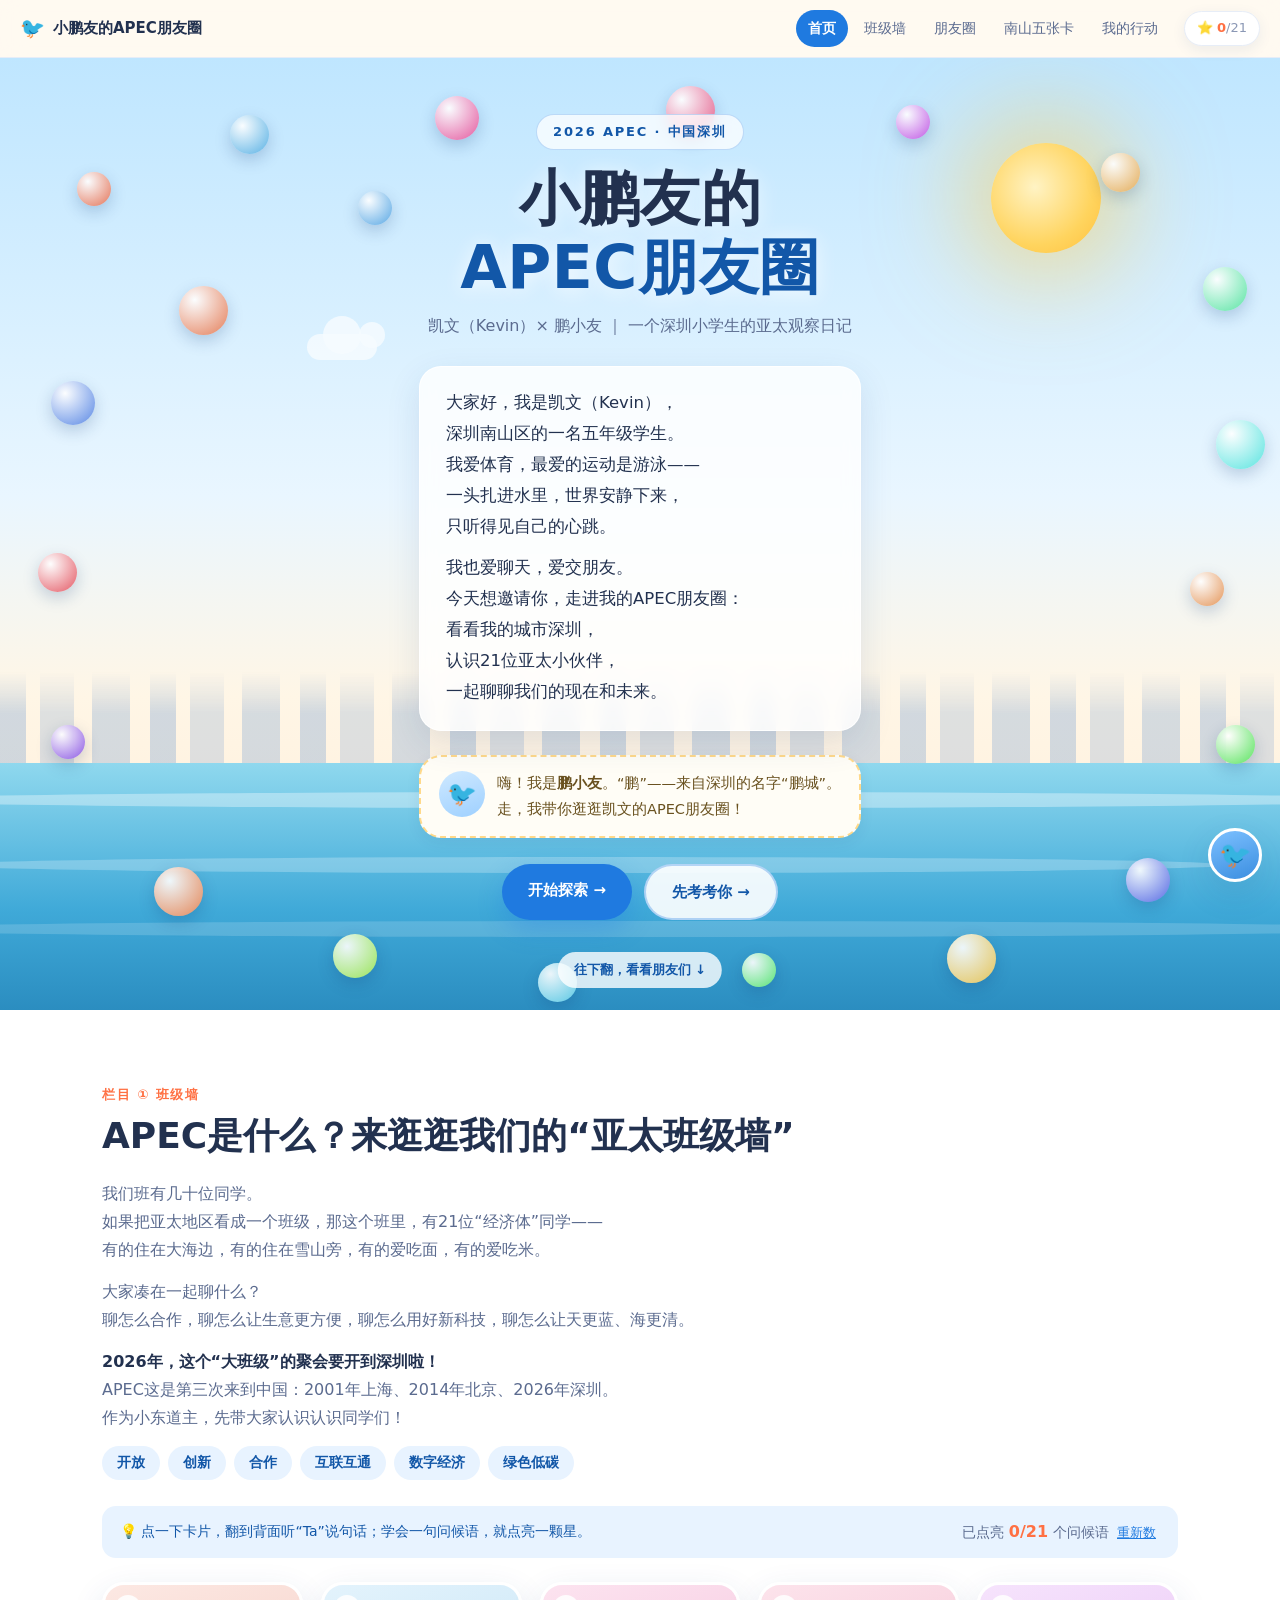
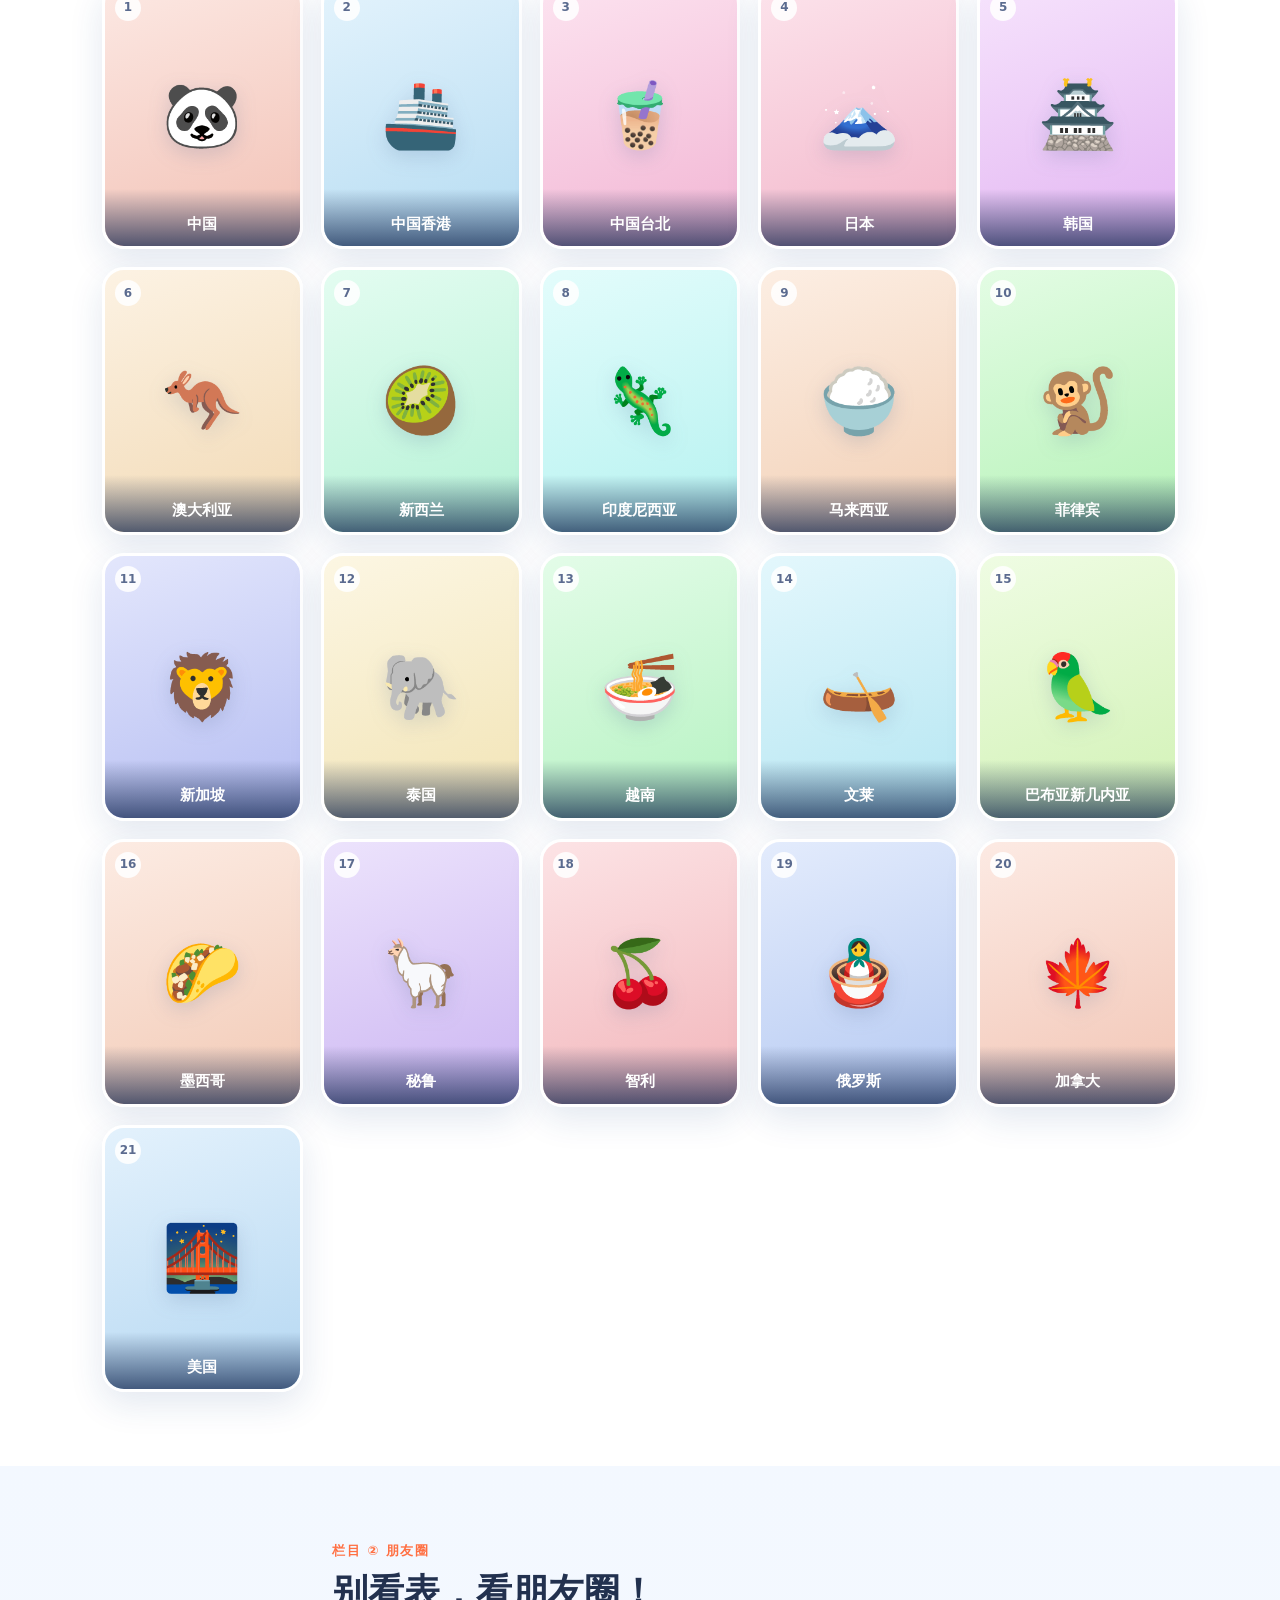
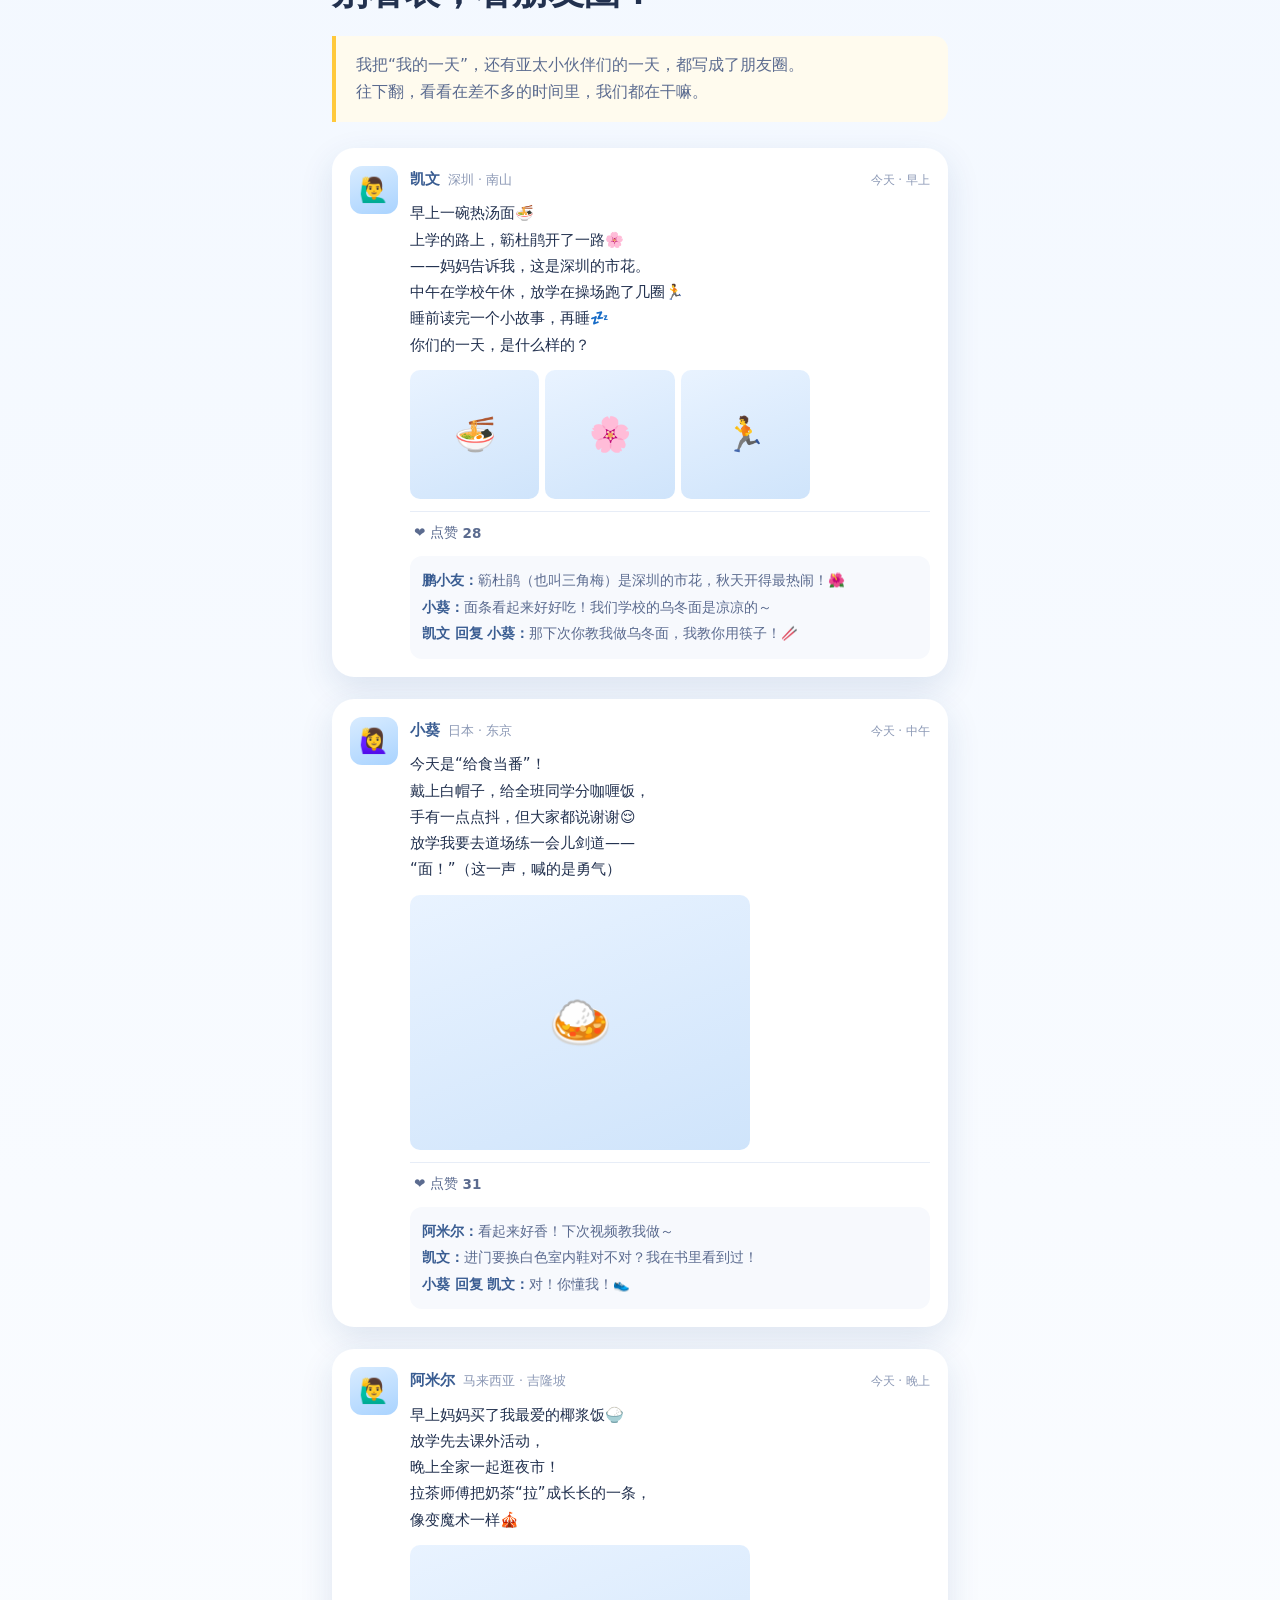
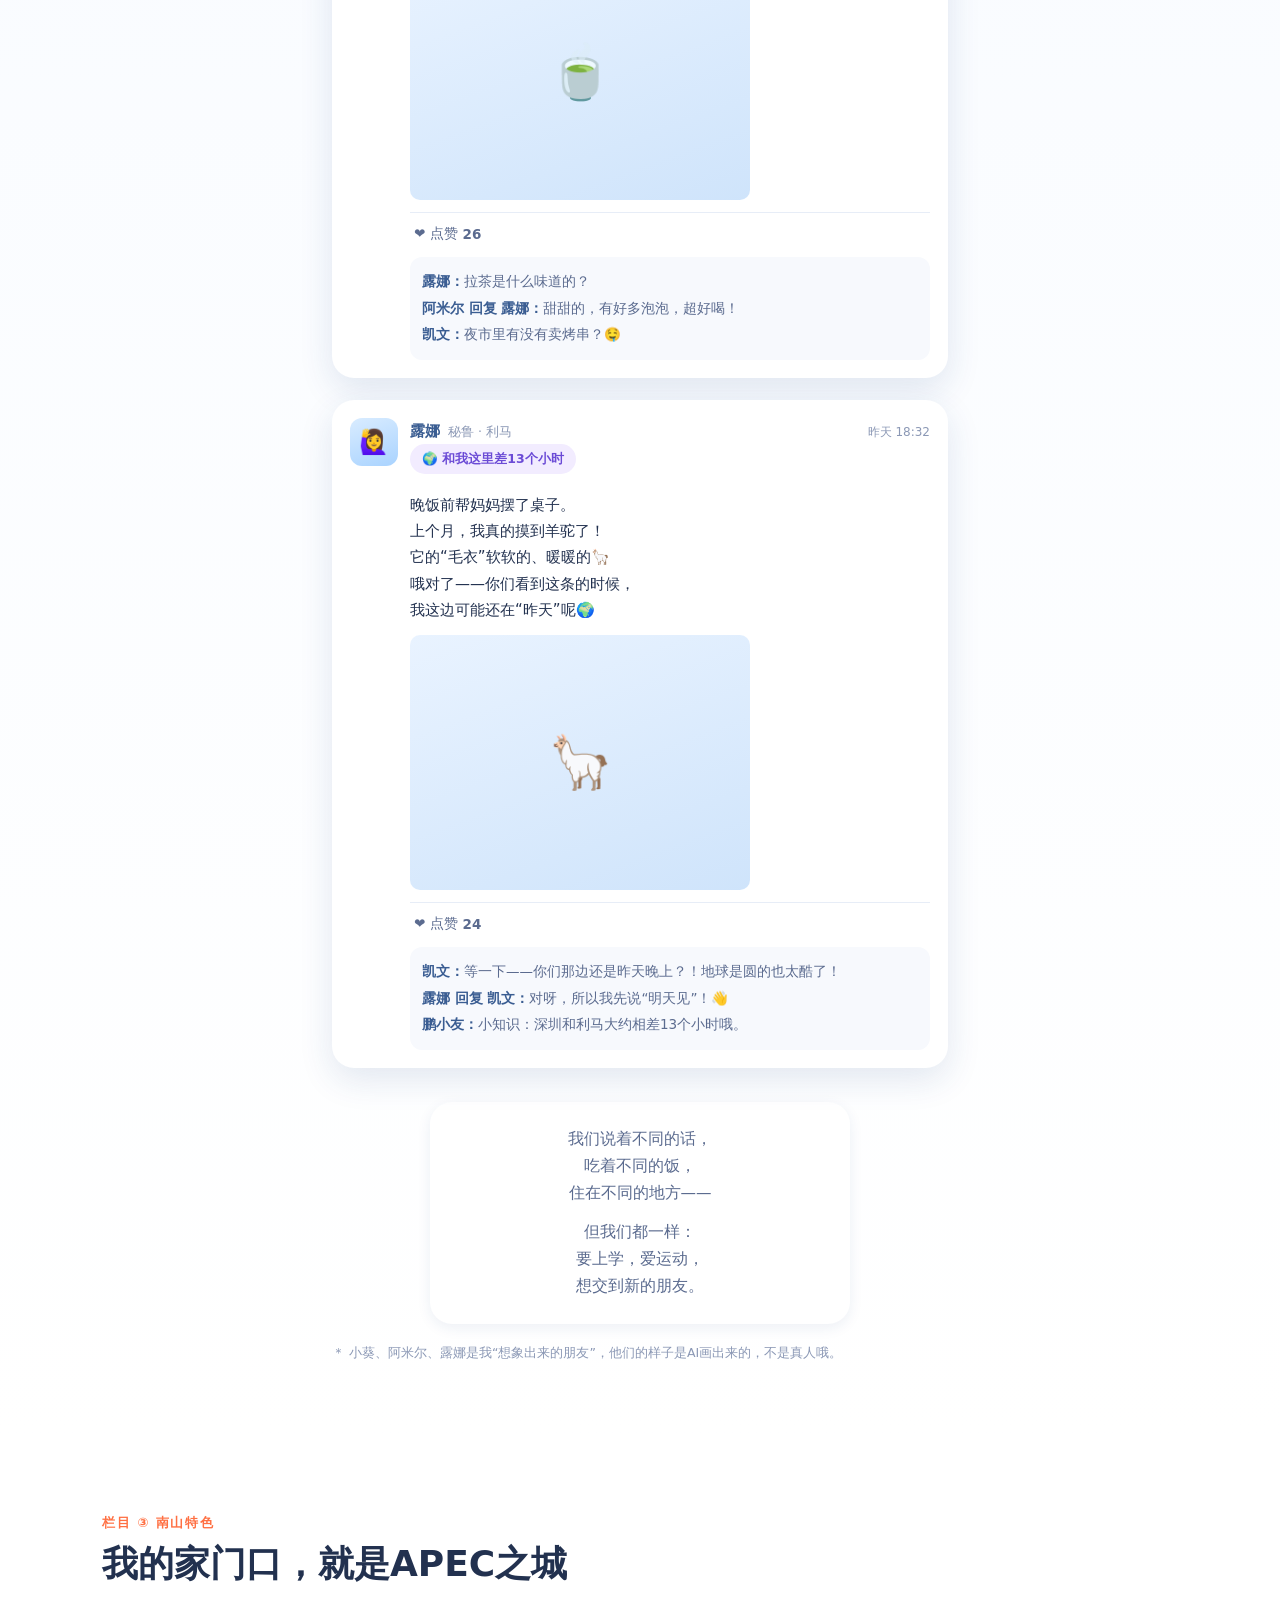
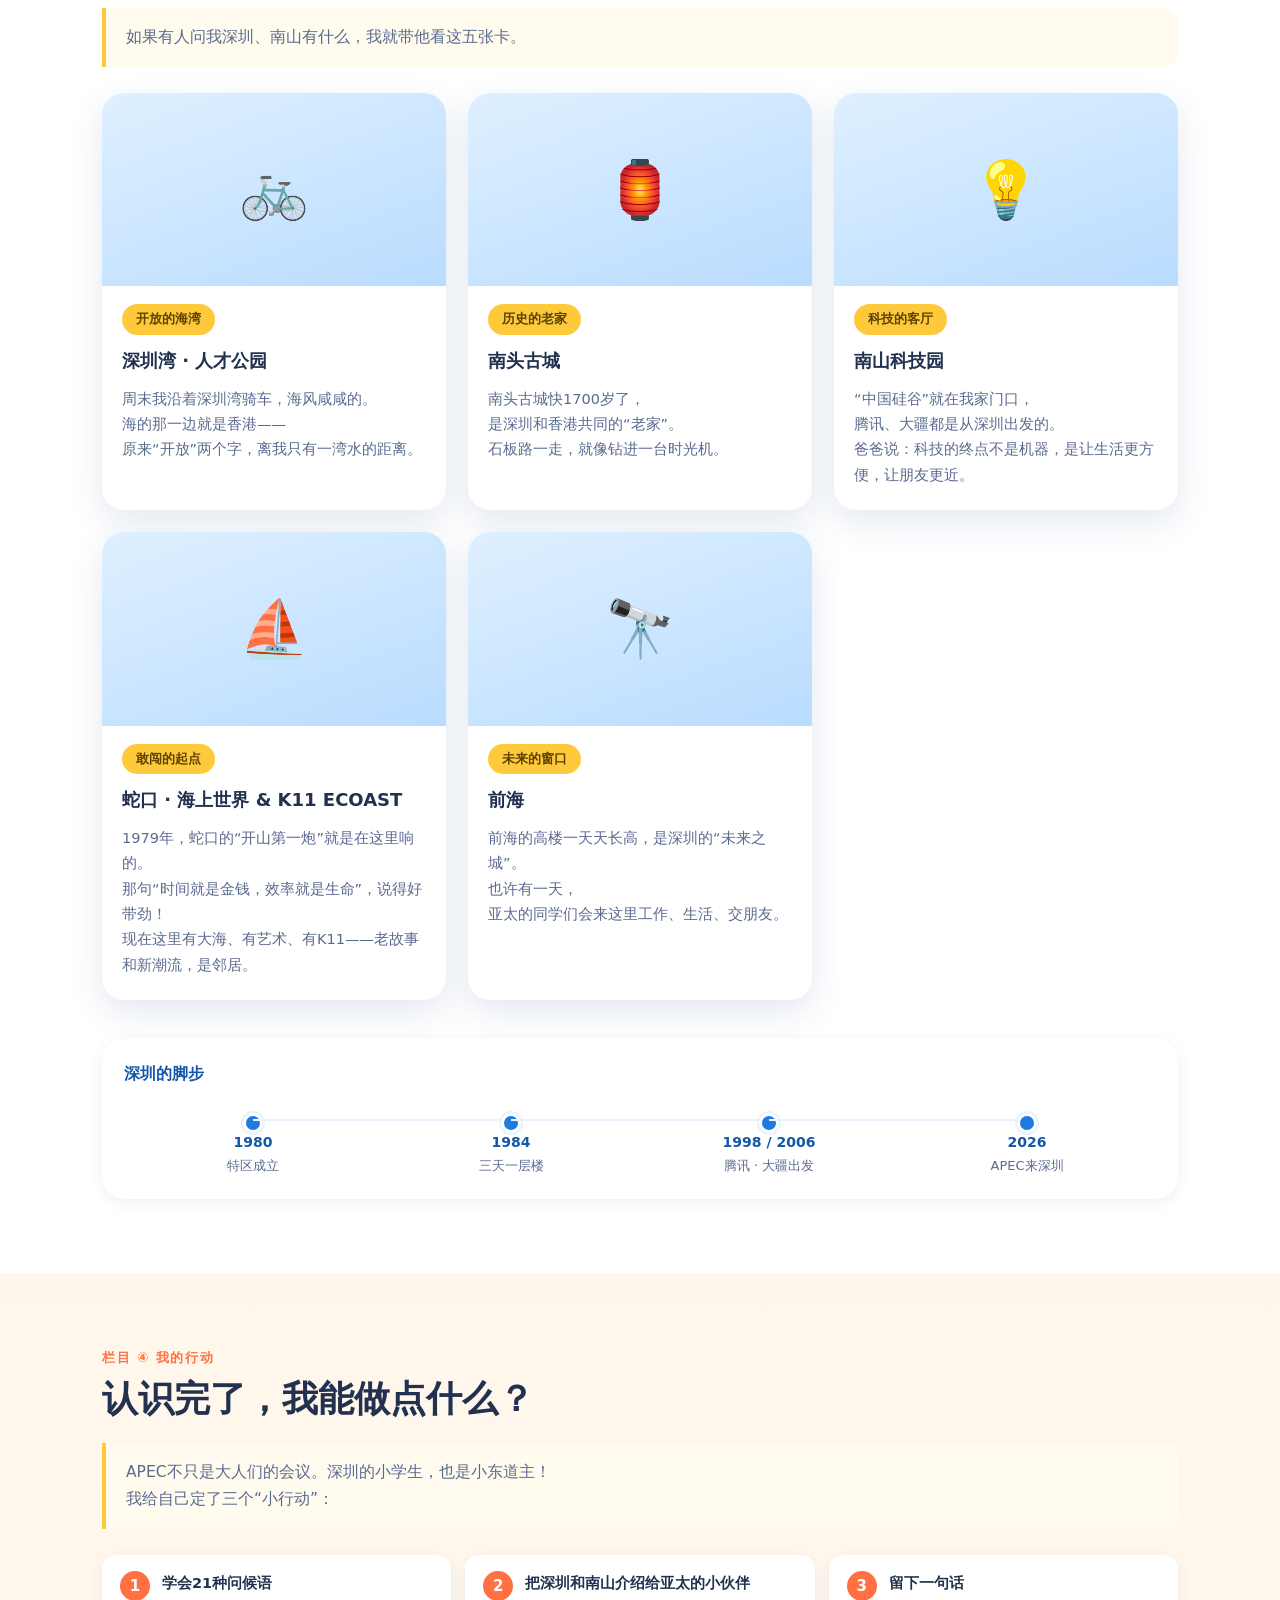
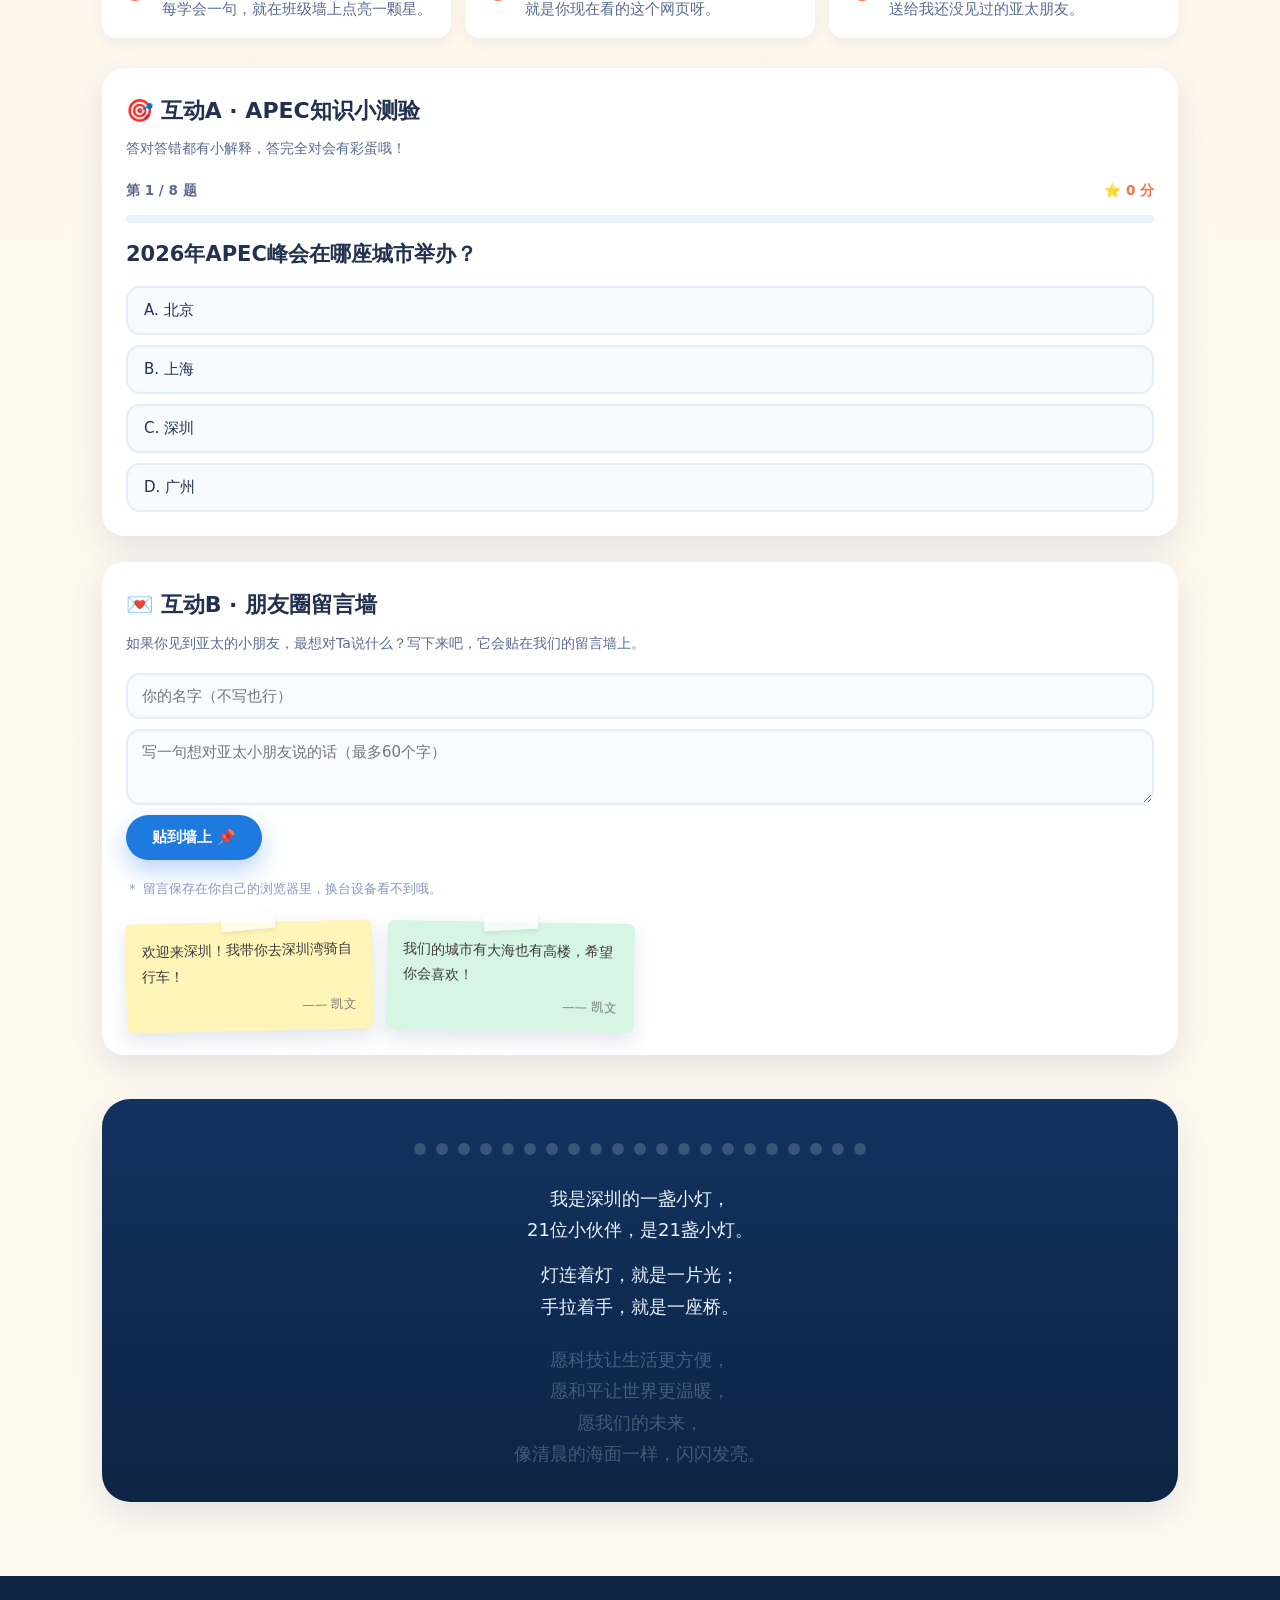
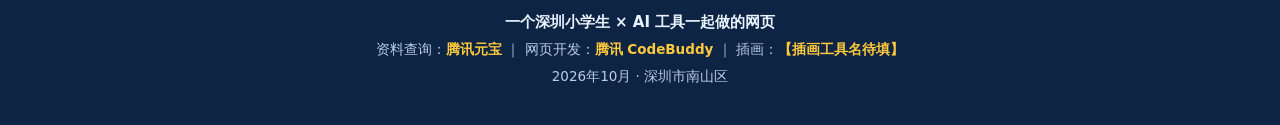
==== index.html @ 687cae41 "feat: 单页网页原型跑通（21卡翻面/测验/留言墙/结语21灯）+ 图片放置说明" ====
<!DOCTYPE html>
<html lang="zh-CN">
<head>
<meta charset="UTF-8">
<meta name="viewport" content="width=device-width, initial-scale=1">
<title>小鹏友的APEC朋友圈 ｜ 一个深圳小学生的亚太观察日记</title>
<meta name="description" content="2026年APEC来深圳啦！一个深圳南山的五年级小学生，带你看21个亚太经济体、亚太小伙伴的一天，还有家门口的南山五张卡。">
<meta name="theme-color" content="#1f7ae0">
<link rel="icon" href="data:image/svg+xml,<svg xmlns='http://www.w3.org/2000/svg' viewBox='0 0 100 100'><text y='.9em' font-size='90'>🐦</text></svg>">
<link rel="stylesheet" href="css/style.css">
</head>
<body>

<!-- ===== 顶部导航 ===== -->
<header class="topbar" id="topbar">
  <a class="brand" href="#home">
    <span class="brand-bird">🐦</span>
    <span class="brand-text">小鹏友的APEC朋友圈</span>
  </a>
  <nav class="nav" aria-label="页面导航">
    <a href="#home" class="nav-link">首页</a>
    <a href="#wall" class="nav-link">班级墙</a>
    <a href="#moments" class="nav-link">朋友圈</a>
    <a href="#nanshan" class="nav-link">南山五张卡</a>
    <a href="#action" class="nav-link">我的行动</a>
  </nav>
  <div class="nav-meter" title="已学会的问候语">
    ⭐ <span id="starCount">0</span><span class="muted">/21</span>
  </div>
</header>

<main>

<!-- ===== 首页 ===== -->
<section id="home" class="hero">
  <div class="hero-scene" aria-hidden="true">
    <span class="sun"></span>
    <span class="cloud cloud-a"></span>
    <span class="cloud cloud-b"></span>
    <span class="skyline"></span>
    <span class="sea"><i class="wave w1"></i><i class="wave w2"></i><i class="wave w3"></i></span>
  </div>
  <div class="hero-photo" id="heroPhoto" aria-hidden="true"></div>
  <div class="bubble-field" id="bubbleField" aria-hidden="true"></div>

  <div class="hero-inner">
    <p class="kicker">2026 APEC · 中国深圳</p>
    <h1>小鹏友的<span class="h1-line">APEC朋友圈</span></h1>
    <p class="subtitle">凯文（Kevin）× 鹏小友 ｜ 一个深圳小学生的亚太观察日记</p>

    <div class="poem" id="introPoem">
      <p>大家好，我是凯文（Kevin），</p>
      <p>深圳南山区的一名五年级学生。</p>
      <p>我爱体育，最爱的运动是游泳——</p>
      <p>一头扎进水里，世界安静下来，</p>
      <p>只听得见自己的心跳。</p>
      <p class="p-gap">我也爱聊天，爱交朋友。</p>
      <p>今天想邀请你，走进我的APEC朋友圈：</p>
      <p>看看我的城市深圳，</p>
      <p>认识21位亚太小伙伴，</p>
      <p>一起聊聊我们的现在和未来。</p>
    </div>

    <div class="pengyou-say reveal">
      <span class="pengyou-face" data-emoji="🐦">
        <img src="assets/avatars/avatar-pengyou.webp" alt="鹏小友" onerror="this.remove()">
      </span>
      <p>嗨！我是<b>鹏小友</b>。“鹏”——来自深圳的名字“鹏城”。<br>走，我带你逛逛凯文的APEC朋友圈！</p>
    </div>

    <div class="hero-actions">
      <a class="btn primary" href="#wall">开始探索 →</a>
      <a class="btn ghost" href="#quiz">先考考你 →</a>
    </div>
  </div>

  <a class="scroll-hint" href="#wall">往下翻，看看朋友们 <span>↓</span></a>
</section>

<!-- ===== 栏目① 班级墙 ===== -->
<section id="wall" class="section sec-wall">
  <div class="wrap">
    <p class="section-kicker">栏目 ① 班级墙</p>
    <h2>APEC是什么？来逛逛我们的“亚太班级墙”</h2>

    <div class="lead reveal">
      <p>我们班有几十位同学。<br>如果把亚太地区看成一个班级，那这个班里，有21位“经济体”同学——<br>有的住在大海边，有的住在雪山旁，有的爱吃面，有的爱吃米。</p>
      <p>大家凑在一起聊什么？<br>聊怎么合作，聊怎么让生意更方便，聊怎么用好新科技，聊怎么让天更蓝、海更清。</p>
      <p><b>2026年，这个“大班级”的聚会要开到深圳啦！</b><br>APEC这是第三次来到中国：2001年上海、2014年北京、2026年深圳。<br>作为小东道主，先带大家认识认识同学们！</p>
    </div>

    <ul class="tags">
      <li>开放</li><li>创新</li><li>合作</li><li>互联互通</li><li>数字经济</li><li>绿色低碳</li>
    </ul>

    <div class="wall-bar reveal">
      <p class="hint">💡 点一下卡片，翻到背面听“Ta”说句话；学会一句问候语，就点亮一颗星。</p>
      <p class="meter">已点亮 <b><span id="starCount2">0</span>/21</b> 个问候语
        <button type="button" class="linkbtn" id="starReset">重新数</button>
      </p>
    </div>

    <div class="card-grid" id="cardGrid"></div>
  </div>
</section>

<!-- ===== 栏目② 朋友圈 ===== -->
<section id="moments" class="section sec-moments">
  <div class="wrap narrow">
    <p class="section-kicker">栏目 ② 朋友圈</p>
    <h2>别看表，看朋友圈！</h2>
    <blockquote class="quote reveal">
      我把“我的一天”，还有亚太小伙伴们的一天，都写成了朋友圈。<br>
      往下翻，看看在差不多的时间里，我们都在干嘛。
    </blockquote>

    <div class="feed" id="feed"></div>

    <div class="mini-poem reveal">
      <p>我们说着不同的话，</p>
      <p>吃着不同的饭，</p>
      <p>住在不同的地方——</p>
      <p class="p-gap">但我们都一样：</p>
      <p>要上学，爱运动，</p>
      <p>想交到新的朋友。</p>
    </div>
    <p class="tiny-note">＊ 小葵、阿米尔、露娜是我“想象出来的朋友”，他们的样子是AI画出来的，不是真人哦。</p>
  </div>
</section>

<!-- ===== 栏目③ 南山五张卡 ===== -->
<section id="nanshan" class="section sec-nanshan">
  <div class="wrap">
    <p class="section-kicker">栏目 ③ 南山特色</p>
    <h2>我的家门口，就是APEC之城</h2>
    <blockquote class="quote reveal">如果有人问我深圳、南山有什么，我就带他看这五张卡。</blockquote>

    <div class="ns-grid" id="nsGrid"></div>

    <div class="timeline-wrap reveal">
      <h3 class="timeline-title">深圳的脚步</h3>
      <ol class="timeline" id="timeline"></ol>
    </div>
  </div>
</section>

<!-- ===== 栏目④ 我的行动 ===== -->
<section id="action" class="section sec-action">
  <div class="wrap">
    <p class="section-kicker">栏目 ④ 我的行动</p>
    <h2>认识完了，我能做点什么？</h2>
    <blockquote class="quote reveal">
      APEC不只是大人们的会议。深圳的小学生，也是小东道主！<br>我给自己定了三个“小行动”：
    </blockquote>

    <ol class="plans">
      <li class="reveal"><span class="plan-num">1</span><p><b>学会21种问候语</b><br>每学会一句，就在班级墙上点亮一颗星。</p></li>
      <li class="reveal"><span class="plan-num">2</span><p><b>把深圳和南山介绍给亚太的小伙伴</b><br>就是你现在看的这个网页呀。</p></li>
      <li class="reveal"><span class="plan-num">3</span><p><b>留下一句话</b><br>送给我还没见过的亚太朋友。</p></li>
    </ol>

    <!-- 测验 -->
    <div class="panel quiz-panel" id="quiz">
      <div class="panel-head">
        <h3>🎯 互动A · APEC知识小测验</h3>
        <p class="panel-sub">答对答错都有小解释，答完全对会有彩蛋哦！</p>
      </div>
      <div id="quizBox"></div>
    </div>

    <!-- 留言墙 -->
    <div class="panel note-panel">
      <div class="panel-head">
        <h3>💌 互动B · 朋友圈留言墙</h3>
        <p class="panel-sub">如果你见到亚太的小朋友，最想对Ta说什么？写下来吧，它会贴在我们的留言墙上。</p>
      </div>
      <form class="note-form" id="noteForm" autocomplete="off">
        <input type="text" id="noteName" maxlength="12" placeholder="你的名字（不写也行）">
        <textarea id="noteText" maxlength="60" placeholder="写一句想对亚太小朋友说的话（最多60个字）" required></textarea>
        <button class="btn primary" type="submit">贴到墙上 📌</button>
      </form>
      <p class="tiny-note">＊ 留言保存在你自己的浏览器里，换台设备看不到哦。</p>
      <div class="note-wall" id="noteWall"></div>
    </div>

    <!-- 结语诗 -->
    <div class="ending" id="ending">
      <div class="lamps" id="lamps" aria-hidden="true"></div>
      <div class="ending-poem" id="endingPoem">
        <p>我是深圳的一盏小灯，</p>
        <p>21位小伙伴，是21盏小灯。</p>
        <p class="p-gap">灯连着灯，就是一片光；</p>
        <p>手拉着手，就是一座桥。</p>
        <p class="p-gap">愿科技让生活更方便，</p>
        <p>愿和平让世界更温暖，</p>
        <p>愿我们的未来，</p>
        <p>像清晨的海面一样，闪闪发亮。</p>
      </div>
      <p class="ending-tag" id="endingTag" hidden>🪄 21盏小灯，亮啦！</p>
    </div>
  </div>
</section>

</main>

<!-- ===== 页脚 ===== -->
<footer class="footer">
  <p class="f1">一个深圳小学生 × AI 工具一起做的网页</p>
  <p class="f2">资料查询：<b id="creditResearch">腾讯元宝</b> ｜ 网页开发：<b id="creditCode">腾讯 CodeBuddy</b> ｜ 插画：<b id="creditArt">【插画工具名待填】</b></p>
  <p class="f3">2026年10月 · 深圳市南山区</p>
</footer>

<!-- 鹏小友彩蛋 -->
<button class="egg" id="eggBtn" aria-label="点我，鹏小友有话要说">
  <span class="egg-bird">🐦</span>
</button>
<div class="egg-bubble" id="eggBubble" hidden></div>

<script src="js/data.js"></script>
<script src="js/app.js"></script>
</body>
</html>
---- css/style.css ----
/* ================================================================
   《小鹏友的APEC朋友圈》样式
   ================================================================ */

:root{
  --ink:#22314f;
  --ink-2:#5b6b8f;
  --ink-3:#8b98b5;
  --cream:#fffaf1;
  --paper:#ffffff;
  --blue:#1f7ae0;
  --blue-d:#1257a8;
  --blue-l:#e8f3ff;
  --coral:#ff7043;
  --sun:#ffc93c;
  --mint:#2fc39b;
  --pink:#ff8fb1;
  --line:#e7edf7;
  --shadow-s:0 4px 14px rgba(28,66,130,.08);
  --shadow:0 12px 34px rgba(28,66,130,.12);
  --radius:22px;
  --radius-s:14px;
  --wrap:1120px;
  --font:"PingFang SC","Hiragino Sans GB","Microsoft YaHei",system-ui,-apple-system,"Segoe UI",sans-serif;
}

*{box-sizing:border-box}
html{scroll-behavior:smooth}
body{
  margin:0;
  font-family:var(--font);
  color:var(--ink);
  background:var(--cream);
  line-height:1.75;
  -webkit-font-smoothing:antialiased;
  overflow-x:hidden;
}
img{max-width:100%;display:block}
b{font-weight:700}
a{color:inherit}

.wrap{max-width:var(--wrap);margin:0 auto;padding:0 22px}
.wrap.narrow{max-width:660px}

/* ---------- 顶部导航 ---------- */
.topbar{
  position:sticky;top:0;z-index:60;
  display:flex;align-items:center;gap:14px;
  padding:10px 20px;
  background:rgba(255,250,241,.86);
  backdrop-filter:blur(12px);
  border-bottom:1px solid var(--line);
}
.brand{display:flex;align-items:center;gap:8px;text-decoration:none;font-weight:800;font-size:15px;white-space:nowrap}
.brand-bird{font-size:20px}
.nav{display:flex;gap:4px;margin-left:auto;overflow-x:auto;scrollbar-width:none}
.nav::-webkit-scrollbar{display:none}
.nav-link{
  text-decoration:none;font-size:14px;color:var(--ink-2);
  padding:6px 12px;border-radius:999px;white-space:nowrap;transition:.2s;
}
.nav-link:hover{background:var(--blue-l);color:var(--blue-d)}
.nav-link.active{background:var(--blue);color:#fff;font-weight:600}
.nav-meter{
  font-size:13px;font-weight:700;color:var(--coral);
  background:#fff;border:1px solid var(--line);border-radius:999px;
  padding:5px 12px;white-space:nowrap;box-shadow:var(--shadow-s);
}
.nav-meter .muted{color:var(--ink-3);font-weight:500}

/* ---------- 首页 ---------- */
.hero{
  position:relative;min-height:100svh;
  display:flex;flex-direction:column;justify-content:center;
  padding:56px 22px 90px;overflow:hidden;
}
.hero-scene{position:absolute;inset:0;z-index:0;overflow:hidden;
  background:linear-gradient(180deg,#bfe6ff 0%,#e9f6ff 46%,#fff6e6 67%,#ffe9d2 100%);}
.sun{position:absolute;top:9%;right:14%;width:110px;height:110px;border-radius:50%;
  background:radial-gradient(circle at 40% 40%,#fff3c4,#ffd45e 62%,#ffbf3c);
  box-shadow:0 0 90px 30px rgba(255,205,80,.5);animation:sunPulse 7s ease-in-out infinite}
@keyframes sunPulse{50%{transform:scale(1.05)}}
.cloud{position:absolute;height:26px;border-radius:999px;background:rgba(255,255,255,.85);
  filter:blur(.4px);animation:drift 40s linear infinite}
.cloud::before,.cloud::after{content:"";position:absolute;background:inherit;border-radius:50%}
.cloud::before{width:38px;height:38px;left:16px;top:-18px}
.cloud::after{width:26px;height:26px;left:52px;top:-12px}
.cloud-a{top:16%;left:-10%;width:96px}
.cloud-b{top:29%;left:24%;width:70px;opacity:.75;animation-duration:56s;animation-delay:-12s}
@keyframes drift{to{transform:translateX(130vw)}}
.skyline{position:absolute;left:0;right:0;bottom:26%;height:130px;opacity:.5;
  background:
    repeating-linear-gradient(90deg,
      rgba(90,140,205,.55) 0 26px, transparent 26px 40px,
      rgba(90,140,205,.4) 40px 74px, transparent 74px 92px,
      rgba(90,140,205,.5) 92px 130px, transparent 130px 150px);
  mask-image:linear-gradient(180deg,transparent 0 30%,#000 62%,#000 100%);
  -webkit-mask-image:linear-gradient(180deg,transparent 0 30%,#000 62%,#000 100%);}
.sea{position:absolute;left:0;right:0;bottom:0;height:26%;
  background:linear-gradient(180deg,#8fd8ee,#3fa9d8 60%,#2b8dc0)}
.wave{position:absolute;left:-10%;width:120%;height:16px;border-radius:50%;background:rgba(255,255,255,.35)}
.w1{top:12%;animation:waveMove 9s ease-in-out infinite}
.w2{top:38%;width:100%;left:-4%;opacity:.7;animation:waveMove 12s ease-in-out infinite reverse}
.w3{top:64%;opacity:.45;animation:waveMove 15s ease-in-out infinite}
@keyframes waveMove{50%{transform:translateX(3%) translateY(5px)}}
.hero-photo{position:absolute;inset:0;z-index:1;opacity:0;transition:opacity .8s ease;
  background-size:cover;background-position:center}
.hero.has-photo .hero-photo{opacity:1}
.hero.has-photo .hero-scene{opacity:0;transition:opacity .8s}

.bubble-field{position:absolute;inset:0;z-index:2;pointer-events:none}
.bubble{
  position:absolute;pointer-events:auto;cursor:pointer;
  border:none;border-radius:50%;
  display:grid;place-items:center;
  font-size:12px;font-weight:700;color:#fff;
  box-shadow:0 6px 16px rgba(20,60,120,.22);
  animation:float 6s ease-in-out infinite;
  transition:transform .2s;
}
.bubble:hover{transform:scale(1.15)}
.bubble:active{transform:scale(.9)}
@keyframes float{50%{transform:translateY(-10px)}}

.hero-inner{position:relative;z-index:3;max-width:720px;margin:0 auto;text-align:center}
.kicker{
  display:inline-block;margin:0 0 14px;
  font-size:13px;font-weight:700;letter-spacing:.14em;color:var(--blue-d);
  background:rgba(255,255,255,.75);border:1px solid rgba(31,122,224,.25);
  padding:6px 16px;border-radius:999px;backdrop-filter:blur(6px);
}
h1{
  margin:0 0 10px;font-size:clamp(34px,6.4vw,60px);line-height:1.15;letter-spacing:.01em;
  text-shadow:0 2px 20px rgba(255,255,255,.75);
}
h1 .h1-line{display:block;color:var(--blue-d)}
.subtitle{margin:0 0 26px;color:var(--ink-2);font-size:clamp(13px,2.4vw,16px)}
.poem{
  margin:0 auto 24px;max-width:520px;
  background:rgba(255,255,255,.82);backdrop-filter:blur(8px);
  border:1px solid rgba(255,255,255,.9);border-radius:var(--radius);
  padding:22px 26px;box-shadow:var(--shadow);text-align:left;
}
.poem p{margin:0 0 2px;font-size:clamp(14px,2.5vw,16.5px);opacity:0;transform:translateY(10px);animation:lineIn .6s ease forwards}
.poem p:nth-child(1){animation-delay:.15s}
.poem p:nth-child(2){animation-delay:.35s}
.poem p:nth-child(3){animation-delay:.55s}
.poem p:nth-child(4){animation-delay:.75s}
.poem p:nth-child(5){animation-delay:.95s}
.poem p:nth-child(6){animation-delay:1.15s}
.poem p:nth-child(7){animation-delay:1.35s}
.poem p:nth-child(8){animation-delay:1.55s}
.poem p:nth-child(9){animation-delay:1.75s}
.poem p:nth-child(10){animation-delay:1.95s}
@keyframes lineIn{to{opacity:1;transform:none}}
.p-gap{margin-top:.75em !important}

.pengyou-say{
  display:flex;gap:12px;align-items:flex-start;text-align:left;
  max-width:540px;margin:0 auto 26px;
  background:#fffdf6;border:2px dashed #ffd98a;border-radius:var(--radius);
  padding:14px 18px;box-shadow:var(--shadow-s);
}
.pengyou-say p{margin:0;font-size:14.5px;color:#6a5220}
.pengyou-face{
  position:relative;flex:0 0 46px;width:46px;height:46px;border-radius:50%;overflow:hidden;
  background:linear-gradient(160deg,#cfe9ff,#9ed0ff);display:grid;place-items:center;font-size:24px;
}
.pengyou-face::before{content:attr(data-emoji)}
.pengyou-face img{position:absolute;inset:0;width:100%;height:100%;object-fit:cover}

.hero-actions{display:flex;gap:12px;justify-content:center;flex-wrap:wrap}
.btn{
  display:inline-block;border:none;cursor:pointer;text-decoration:none;
  font-family:inherit;font-size:15px;font-weight:700;
  padding:13px 26px;border-radius:999px;transition:.22s;
}
.btn.primary{background:var(--blue);color:#fff;box-shadow:0 10px 24px rgba(31,122,224,.32)}
.btn.primary:hover{background:var(--blue-d);transform:translateY(-2px)}
.btn.ghost{background:rgba(255,255,255,.9);color:var(--blue-d);border:2px solid rgba(31,122,224,.3)}
.btn.ghost:hover{background:#fff;transform:translateY(-2px)}
.btn:disabled{opacity:.55;cursor:default;transform:none}

.scroll-hint{
  position:absolute;left:50%;bottom:22px;transform:translateX(-50%);z-index:3;
  color:var(--blue-d);text-decoration:none;font-size:13px;font-weight:600;
  background:rgba(255,255,255,.8);padding:7px 16px;border-radius:999px;
}
.scroll-hint span{display:inline-block;animation:bounce 1.6s infinite}
@keyframes bounce{50%{transform:translateY(4px)}}

/* 泡泡问候小黑板 */
.bubble-toast{
  position:fixed;left:50%;bottom:88px;transform:translateX(-50%) translateY(14px);
  z-index:70;background:#22314f;color:#fff;font-size:14px;
  padding:10px 20px;border-radius:999px;box-shadow:var(--shadow);
  opacity:0;transition:.3s;pointer-events:none;max-width:88vw;text-align:center;
}
.bubble-toast.show{opacity:1;transform:translateX(-50%)}

/* ---------- 通用区块 ---------- */
.section{padding:74px 0;position:relative;scroll-margin-top:64px}
.section-kicker{margin:0 0 6px;font-size:13px;font-weight:800;letter-spacing:.12em;color:var(--coral)}
h2{margin:0 0 20px;font-size:clamp(24px,4.4vw,36px);line-height:1.3}
h3{margin:0;font-size:clamp(18px,3vw,22px)}
.lead p{margin:0 0 14px;color:var(--ink-2);font-size:16px}
.lead b{color:var(--ink)}
.quote{
  margin:0 0 26px;padding:16px 20px;border-left:4px solid var(--sun);
  background:#fffbee;border-radius:0 var(--radius-s) var(--radius-s) 0;
  color:var(--ink-2);font-size:15.5px;
}
.tiny-note{margin:18px 0 0;font-size:12.5px;color:var(--ink-3)}

.sec-wall{background:#fff}
.sec-moments{background:linear-gradient(180deg,#f3f8ff,#fff)}
.sec-nanshan{background:#fff}
.sec-action{background:linear-gradient(180deg,#fff7ec,#fffaf1)}

.tags{display:flex;flex-wrap:wrap;gap:8px;list-style:none;padding:0;margin:0 0 26px}
.tags li{
  font-size:13.5px;font-weight:700;color:var(--blue-d);
  background:var(--blue-l);border-radius:999px;padding:5px 15px;
}

/* ---------- 卡片墙 ---------- */
.wall-bar{
  display:flex;justify-content:space-between;align-items:center;gap:14px;flex-wrap:wrap;
  background:var(--blue-l);border-radius:var(--radius-s);padding:12px 18px;margin-bottom:24px;
}
.wall-bar .hint{margin:0;font-size:14px;color:var(--blue-d)}
.wall-bar .meter{margin:0;font-size:14px;color:var(--ink-2)}
.wall-bar .meter b{color:var(--coral);font-size:16px}
.linkbtn{background:none;border:none;color:var(--blue);font-family:inherit;font-size:13px;cursor:pointer;text-decoration:underline;padding:2px 4px}

.card-grid{display:grid;grid-template-columns:repeat(auto-fill,minmax(168px,1fr));gap:18px}
.card{
  perspective:1100px;aspect-ratio:3/4;cursor:pointer;font-family:inherit;
  scroll-margin-top:80px;outline:none;
}
.card:focus-visible .card-front,.card:focus-visible .card-back{box-shadow:0 0 0 4px rgba(31,122,224,.45),var(--shadow)}
.card-inner{position:relative;width:100%;height:100%;transition:transform .6s cubic-bezier(.4,.2,.2,1);transform-style:preserve-3d}
.card.flipped .card-inner{transform:rotateY(180deg)}
/* 背面朝前时，正面不再接收点击；星星按钮才能点得到 */
.card:not(.flipped) .card-back{pointer-events:none}
.card.flipped .card-front{pointer-events:none}
.card-face{
  position:absolute;inset:0;border-radius:var(--radius);overflow:hidden;
  backface-visibility:hidden;-webkit-backface-visibility:hidden;
  box-shadow:var(--shadow);border:3px solid #fff;
}
.card-front{background:linear-gradient(160deg,hsl(var(--h) 82% 94%),hsl(var(--h) 70% 83%))}
.card-front .ph{
  position:absolute;inset:0;display:grid;place-items:center;font-size:64px;
  filter:drop-shadow(0 6px 10px rgba(60,90,140,.18));
}
.card-front img{position:absolute;inset:0;width:100%;height:100%;object-fit:cover}
.card-name{
  position:absolute;left:0;right:0;bottom:0;padding:26px 12px 12px;
  font-size:15px;font-weight:800;color:#fff;text-align:center;line-height:1.3;
  background:linear-gradient(180deg,transparent,rgba(20,40,80,.72));
}
.card-num{
  position:absolute;top:10px;left:10px;width:26px;height:26px;border-radius:50%;
  background:rgba(255,255,255,.88);color:var(--ink-2);font-size:12px;font-weight:800;
  display:grid;place-items:center;
}
.card-back{
  transform:rotateY(180deg);
  background:#fff;display:flex;flex-direction:column;gap:8px;
  padding:18px 16px;text-align:left;
}
.card-back .cb-name{margin:0;font-size:14px;font-weight:800;color:var(--blue-d)}
.card-back .cb-text{margin:0;font-size:13.5px;color:var(--ink-2);line-height:1.65;flex:1;overflow:auto}
.cb-star{
  border:2px solid var(--sun);background:#fffbeb;color:#9a7000;
  font-family:inherit;font-size:12.5px;font-weight:700;cursor:pointer;
  padding:7px 10px;border-radius:999px;transition:.2s;
}
.cb-star:hover{background:#fff3c9}
.cb-star.on{background:var(--sun);color:#5c4300;border-color:#e8a800}

/* ---------- 朋友圈 ---------- */
.feed{display:flex;flex-direction:column;gap:22px}
.post{
  background:#fff;border-radius:var(--radius);box-shadow:var(--shadow);
  padding:18px;display:grid;grid-template-columns:48px 1fr;gap:12px;
}
.post-avatar{
  width:48px;height:48px;border-radius:12px;overflow:hidden;position:relative;
  background:linear-gradient(160deg,#d9ecff,#a9d3ff);display:grid;place-items:center;font-size:24px;
}
.post-avatar::before{content:attr(data-emoji)}
.post-avatar img{position:absolute;inset:0;width:100%;height:100%;object-fit:cover}
.post-head{display:flex;align-items:baseline;gap:8px;flex-wrap:wrap}
.post-name{font-weight:800;color:#3a5d92;font-size:15px}
.post-place{font-size:12.5px;color:var(--ink-3)}
.post-time{font-size:12px;color:var(--ink-3);margin-left:auto}
.post-text{margin:8px 0 12px;font-size:15px;white-space:pre-line}
.post-badge{
  display:inline-block;margin:0 0 10px;font-size:12.5px;font-weight:700;
  background:#f2ecff;color:#6b4bd6;border-radius:999px;padding:4px 12px;
}
.post-media{display:grid;gap:6px;margin-bottom:12px}
.post-media.one{grid-template-columns:1fr;max-width:340px}
.post-media.multi{grid-template-columns:repeat(3,1fr);max-width:400px}
.media{
  position:relative;border-radius:10px;overflow:hidden;background:linear-gradient(160deg,#e9f3ff,#cfe4fb);
  aspect-ratio:1/1;display:grid;place-items:center;font-size:34px;
}
.post-media.one .media{aspect-ratio:4/3;font-size:52px}
.media::before{content:attr(data-emoji)}
.media img{position:absolute;inset:0;width:100%;height:100%;object-fit:cover}
.post-foot{display:flex;align-items:center;gap:14px;border-top:1px solid var(--line);padding-top:10px}
.like-btn{
  border:none;background:none;font-family:inherit;font-size:13.5px;color:var(--ink-2);
  cursor:pointer;display:inline-flex;align-items:center;gap:5px;padding:2px 4px;transition:.2s;
}
.like-btn:hover{color:var(--coral)}
.like-btn.liked{color:var(--coral);font-weight:700}
.like-btn.pop{animation:likePop .45s}
@keyframes likePop{40%{transform:scale(1.28)}}
.comments{margin:12px 0 0;padding:10px 12px;list-style:none;background:#f7f9fd;border-radius:12px;font-size:13.5px}
.comments li{margin:3px 0;color:var(--ink-2)}
.comments b{color:#3a5d92;font-weight:700}

.mini-poem{
  margin:34px auto 0;max-width:420px;text-align:center;
  background:#fff;border-radius:var(--radius);padding:24px 22px;box-shadow:var(--shadow-s);
  font-size:15.5px;color:var(--ink-2);
}
.mini-poem p{margin:0}

/* ---------- 南山五张卡 ---------- */
.ns-grid{display:grid;gap:22px;grid-template-columns:repeat(auto-fit,minmax(280px,1fr));margin-bottom:38px}
.ns-card{
  background:#fff;border-radius:var(--radius);overflow:hidden;box-shadow:var(--shadow);
  display:flex;flex-direction:column;transition:.25s;
}
.ns-card:hover{transform:translateY(-4px);box-shadow:0 18px 40px rgba(28,66,130,.16)}
.ns-media{position:relative;aspect-ratio:16/9;background:linear-gradient(160deg,#dff0ff,#b9dcff);display:grid;place-items:center;font-size:56px}
.ns-media::before{content:attr(data-emoji)}
.ns-media img{position:absolute;inset:0;width:100%;height:100%;object-fit:cover}
.ns-body{padding:18px 20px 22px}
.ns-tag{
  display:inline-block;background:var(--sun);color:#5c4300;font-weight:800;font-size:13px;
  padding:4px 14px;border-radius:999px;margin-bottom:10px;
}
.ns-title{margin:0 0 10px;font-size:18px}
.ns-lines p{margin:0;color:var(--ink-2);font-size:14.5px}

.timeline-wrap{background:#fff;border-radius:var(--radius);padding:22px;box-shadow:var(--shadow-s)}
.timeline-title{margin:0 0 16px;font-size:16px;color:var(--blue-d)}
.timeline{display:flex;list-style:none;margin:0;padding:0;gap:0;flex-wrap:wrap}
.timeline li{flex:1 1 140px;position:relative;padding:26px 8px 0;text-align:center}
.timeline li::before{
  content:"";position:absolute;top:9px;left:50%;transform:translateX(-50%);
  width:14px;height:14px;border-radius:50%;background:var(--blue);border:3px solid #fff;
  box-shadow:0 0 0 2px var(--blue-l);
}
.timeline li::after{content:"";position:absolute;top:15px;left:50%;width:100%;height:2px;background:var(--blue-l)}
.timeline li:last-child::after{display:none}
.timeline .tl-year{display:block;font-weight:800;color:var(--blue-d);font-size:14px}
.timeline .tl-text{display:block;font-size:13px;color:var(--ink-2)}

/* ---------- 我的行动 ---------- */
.plans{list-style:none;margin:0 0 30px;padding:0;display:grid;gap:14px;grid-template-columns:repeat(auto-fit,minmax(240px,1fr))}
.plans li{display:flex;gap:12px;background:#fff;border-radius:var(--radius-s);padding:16px 18px;box-shadow:var(--shadow-s)}
.plans p{margin:0;font-size:14.5px;color:var(--ink-2)}
.plans b{color:var(--ink)}
.plan-num{
  flex:0 0 30px;width:30px;height:30px;border-radius:50%;background:var(--coral);color:#fff;
  display:grid;place-items:center;font-weight:800;font-size:15px;
}
.panel{background:#fff;border-radius:var(--radius);box-shadow:var(--shadow);padding:24px;margin-bottom:26px;scroll-margin-top:80px}
.panel-head{margin-bottom:18px}
.panel-sub{margin:6px 0 0;font-size:14px;color:var(--ink-2)}

/* 测验 */
.quiz-top{display:flex;align-items:center;gap:12px;margin-bottom:16px;flex-wrap:wrap}
.quiz-count{font-size:13.5px;font-weight:700;color:var(--ink-2)}
.quiz-score{font-size:13.5px;font-weight:700;color:var(--coral);margin-left:auto}
.progress{flex:1 1 100%;height:8px;background:var(--blue-l);border-radius:999px;overflow:hidden}
.progress i{display:block;height:100%;width:0;background:linear-gradient(90deg,var(--sun),var(--coral));transition:width .35s}
.quiz-q{font-size:clamp(17px,3vw,21px);margin:0 0 16px;line-height:1.5}
.quiz-options{display:grid;gap:10px}
.opt{
  text-align:left;font-family:inherit;font-size:15px;cursor:pointer;
  background:#f7faff;border:2px solid #e3edfb;border-radius:var(--radius-s);
  padding:13px 16px;transition:.18s;color:var(--ink);
}
.opt:hover:not(:disabled){border-color:var(--blue);background:#fff;transform:translateX(3px)}
.opt:disabled{cursor:default}
.opt.right{border-color:var(--mint);background:#eafaf4;font-weight:700}
.opt.wrong{border-color:var(--coral);background:#fff1ec;animation:shake .4s}
@keyframes shake{25%{transform:translateX(-5px)}75%{transform:translateX(5px)}}
.quiz-feedback{margin-top:16px;border-radius:var(--radius-s);padding:14px 16px;font-size:14px;background:#f7faff}
.quiz-feedback.ok{background:#eafaf4}
.quiz-feedback.no{background:#fff1ec}
.quiz-feedback p{margin:0 0 6px}
.quiz-feedback .tip{color:var(--ink-2);font-size:13.5px}
.quiz-feedback .btn{margin-top:10px;padding:10px 22px;font-size:14px}
.quiz-result{text-align:center;padding:10px 0}
.quiz-result .big{font-size:42px;margin:0 0 6px}
.quiz-result h4{margin:0 0 8px;font-size:22px}
.quiz-result p{margin:0 0 18px;color:var(--ink-2)}
.confetti{position:relative;height:0}
.confetti i{
  position:absolute;top:0;width:9px;height:9px;border-radius:2px;opacity:0;
  animation:drop 1.6s ease-out forwards;
}
@keyframes drop{
  0%{opacity:1;transform:translate(0,0) rotate(0)}
  100%{opacity:0;transform:translate(var(--dx),160px) rotate(540deg)}
}

/* 留言墙 */
.note-form{display:grid;gap:10px}
.note-form input,.note-form textarea{
  font-family:inherit;font-size:15px;color:var(--ink);
  border:2px solid #e3edfb;border-radius:var(--radius-s);padding:12px 14px;background:#f9fbff;
  resize:vertical;
}
.note-form textarea{min-height:76px}
.note-form input:focus,.note-form textarea:focus{outline:none;border-color:var(--blue);background:#fff}
.note-form .btn{justify-self:start}
.note-wall{margin-top:22px;display:grid;gap:14px;grid-template-columns:repeat(auto-fill,minmax(200px,1fr))}
.note{
  border-radius:6px;padding:16px 16px 14px;box-shadow:0 8px 18px rgba(40,70,120,.14);
  font-size:14px;position:relative;animation:noteIn .4s ease backwards;
}
@keyframes noteIn{from{opacity:0;transform:scale(.9) rotate(0)}}
.note::before{
  content:"";position:absolute;top:-8px;left:50%;transform:translateX(-50%) rotate(-4deg);
  width:54px;height:16px;background:rgba(255,255,255,.72);box-shadow:0 2px 5px rgba(0,0,0,.08);
}
.note p{margin:0 0 8px;color:#3c3c3c;word-break:break-word}
.note .who{margin:0;font-size:12.5px;color:#7a7a7a;text-align:right}
.note.n1{background:#fff5b8;transform:rotate(-1.2deg)}
.note.n2{background:#d6f5e3;transform:rotate(1deg)}
.note.n3{background:#dbe9ff;transform:rotate(-.6deg)}
.note.n4{background:#ffe3ef;transform:rotate(1.4deg)}
.note.n5{background:#e9e2ff;transform:rotate(-1.6deg)}

/* 结语 */
.ending{margin-top:44px;text-align:center;background:linear-gradient(180deg,#12325f,#0d2444);border-radius:28px;padding:44px 24px 40px;color:#eaf3ff;box-shadow:var(--shadow)}
.lamps{display:flex;flex-wrap:wrap;justify-content:center;gap:10px;margin-bottom:28px}
.lamp{width:12px;height:12px;border-radius:50%;background:rgba(255,255,255,.18);transition:.5s}
.lamp.lit{background:var(--sun);box-shadow:0 0 16px 4px rgba(255,201,60,.55)}
.ending-poem p{margin:0;font-size:clamp(15px,2.8vw,18px);opacity:.25;transform:translateY(8px);transition:.7s}
.ending-poem p.lit{opacity:1;transform:none}
.ending-tag{margin:24px 0 0;font-size:14px;color:var(--sun);font-weight:700}

/* ---------- 页脚 ---------- */
.footer{background:#0d2444;color:#b9cbe6;text-align:center;padding:30px 22px 34px;font-size:13.5px}
.footer p{margin:3px 0}
.footer .f1{color:#eaf3ff;font-weight:700;font-size:15px}
.footer b{color:var(--sun)}

/* ---------- 鹏小友彩蛋 ---------- */
.egg{
  position:fixed;right:18px;bottom:18px;z-index:65;
  width:54px;height:54px;border-radius:50%;border:3px solid #fff;cursor:pointer;
  background:linear-gradient(160deg,#7cc0ff,#3b8ee0);box-shadow:var(--shadow);
  font-size:26px;display:grid;place-items:center;transition:.2s;
}
.egg:hover{transform:scale(1.08) rotate(-6deg)}
.egg-bubble{
  position:fixed;right:18px;bottom:84px;z-index:66;max-width:min(300px,78vw);
  background:#fff;border-radius:var(--radius-s);padding:14px 16px;font-size:14px;
  box-shadow:var(--shadow);border:2px solid var(--sun);animation:noteIn .3s ease;
}

/* ---------- 滚动渐显 ---------- */
.reveal{opacity:0;transform:translateY(18px);transition:opacity .6s ease,transform .6s ease}
.reveal.in{opacity:1;transform:none}

/* ---------- 手机适配 ---------- */
@media (max-width:720px){
  .topbar{padding:8px 12px;gap:8px}
  .brand-text{display:none}
  .nav-link{font-size:13px;padding:6px 10px}
  .nav-meter{font-size:12px;padding:4px 10px}
  .hero{padding:40px 16px 80px}
  .poem{padding:18px 18px}
  .bubble-field{display:none}
  .section{padding:54px 0}
  .card-grid{grid-template-columns:repeat(2,1fr);gap:12px}
  .card-front .ph{font-size:48px}
  .card-name{font-size:13px;padding:20px 8px 9px}
  .card-back{padding:12px 11px;gap:6px}
  .card-back .cb-text{font-size:12px;line-height:1.55}
  .cb-star{font-size:11.5px;padding:6px 8px}
  .post{grid-template-columns:40px 1fr;padding:14px}
  .post-avatar{width:40px;height:40px;border-radius:10px;font-size:20px}
  .post-media.multi{max-width:none}
  .post-time{margin-left:0;flex-basis:100%}
  .timeline li{flex:1 1 100%;text-align:left;padding:6px 0 14px 30px}
  .timeline li::before{left:6px;top:12px;transform:none}
  .timeline li::after{left:12px;top:26px;width:2px;height:calc(100% - 14px)}
  .timeline li:last-child::after{display:none}
}

@media (prefers-reduced-motion:reduce){
  *{animation-duration:.01ms !important;animation-iteration-count:1 !important;transition-duration:.01ms !important}
  html{scroll-behavior:auto}
  .reveal{opacity:1;transform:none}
}

/* 卡片背面文字和按钮的基础排版（div 版卡片需要重置默认外边距） */
.card-back p{margin:0}
.cb-star{flex:0 0 auto}
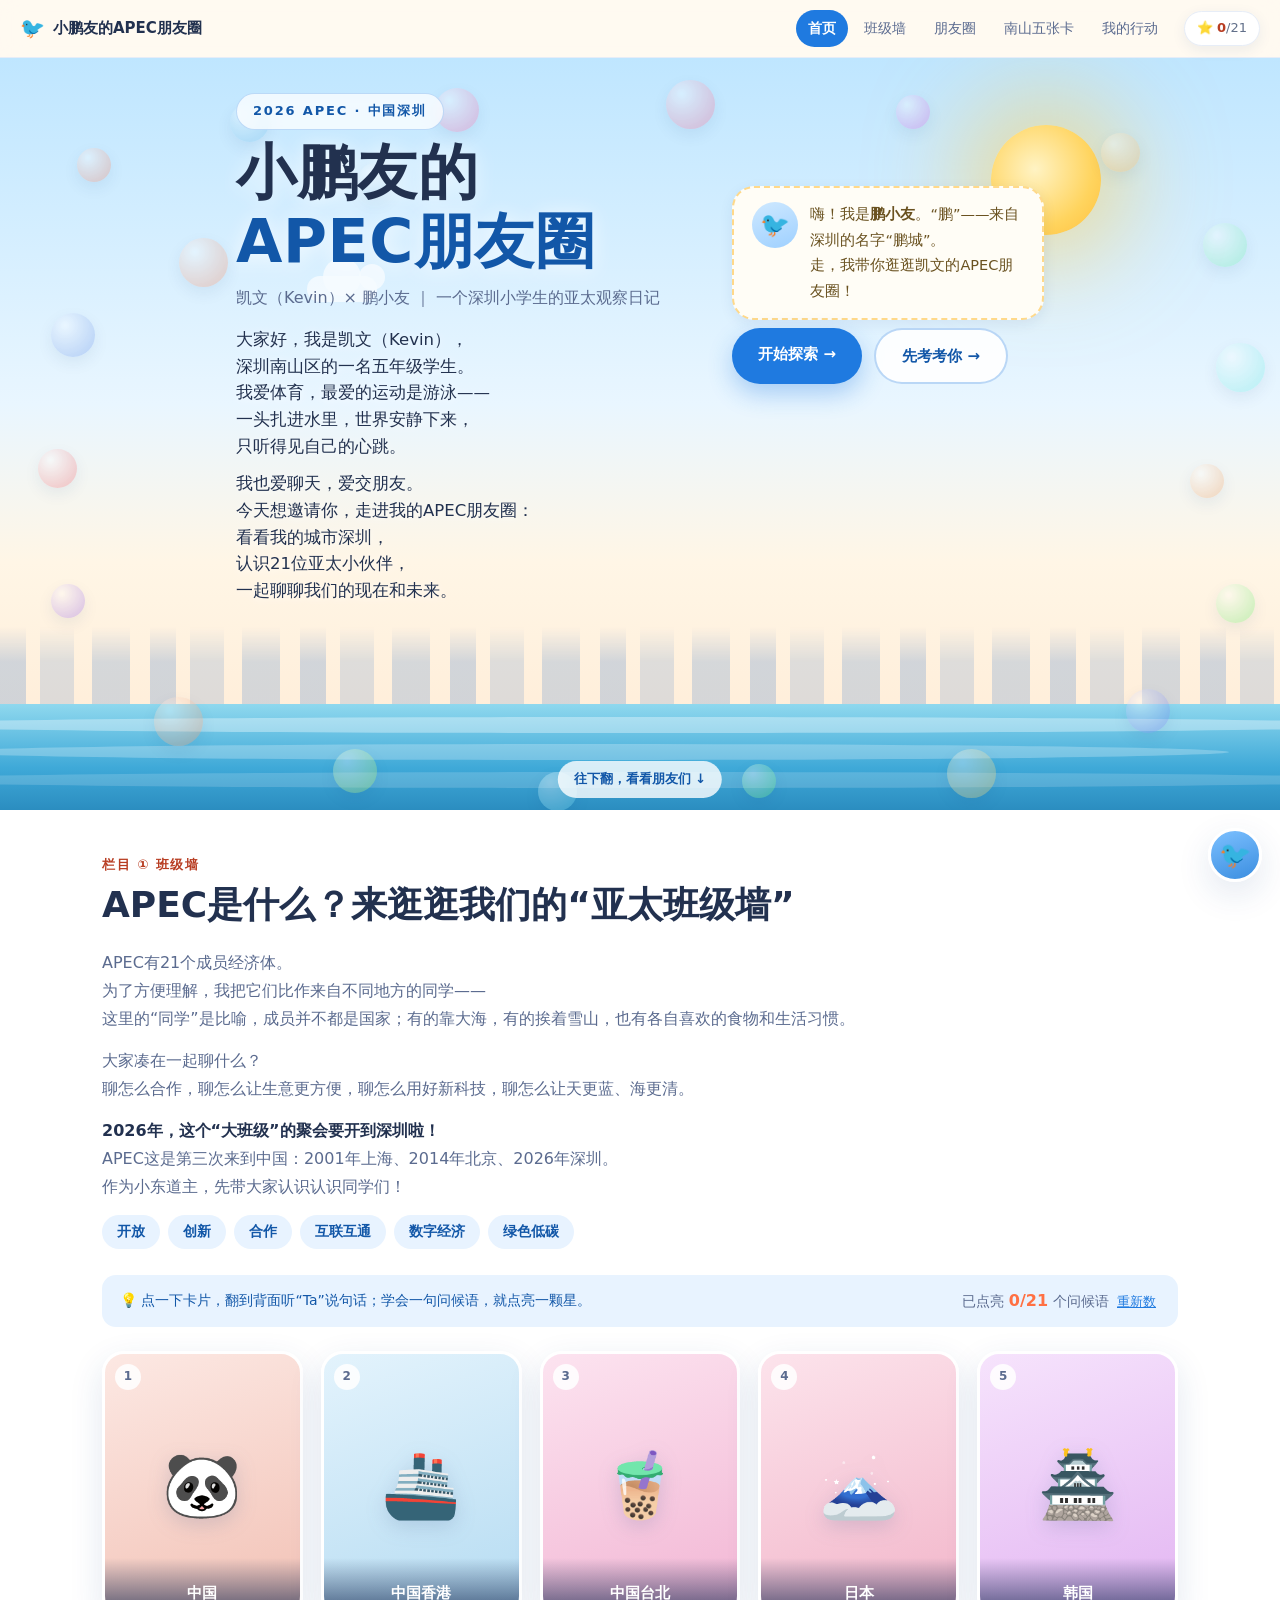
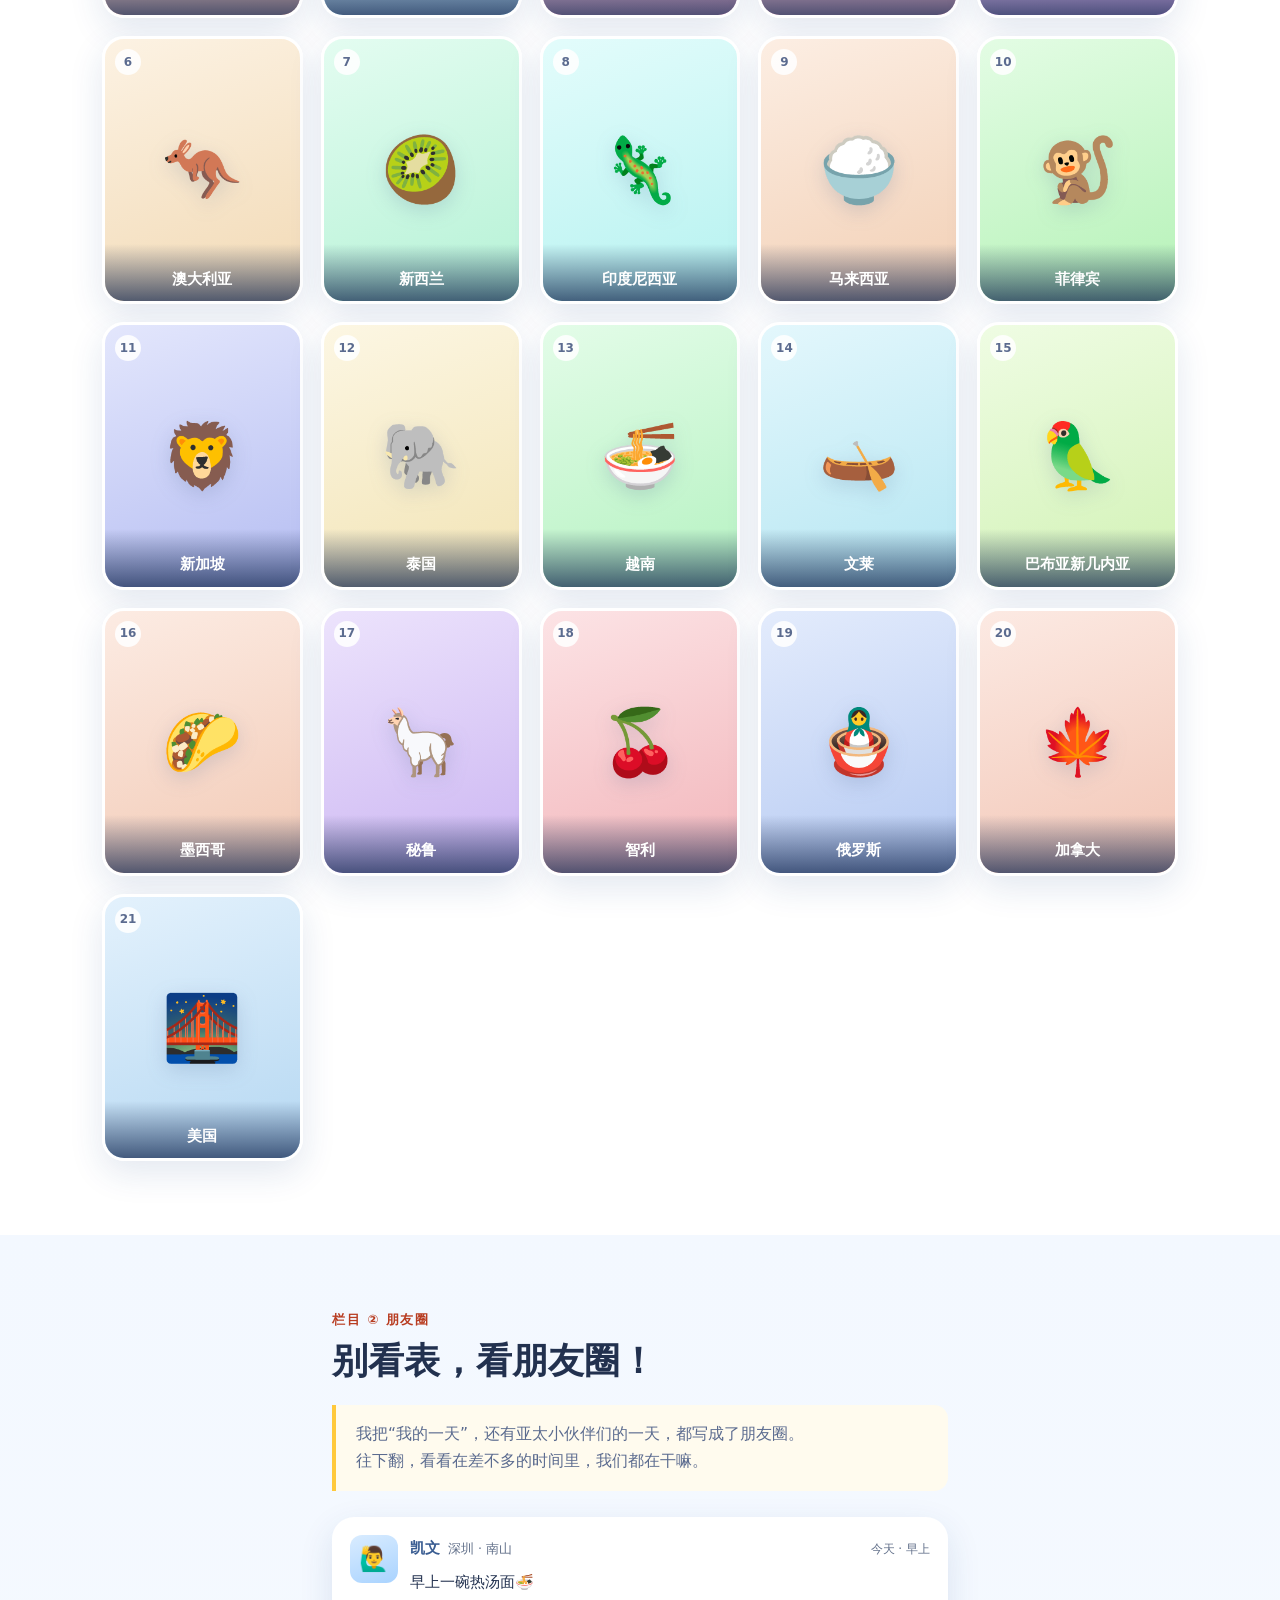
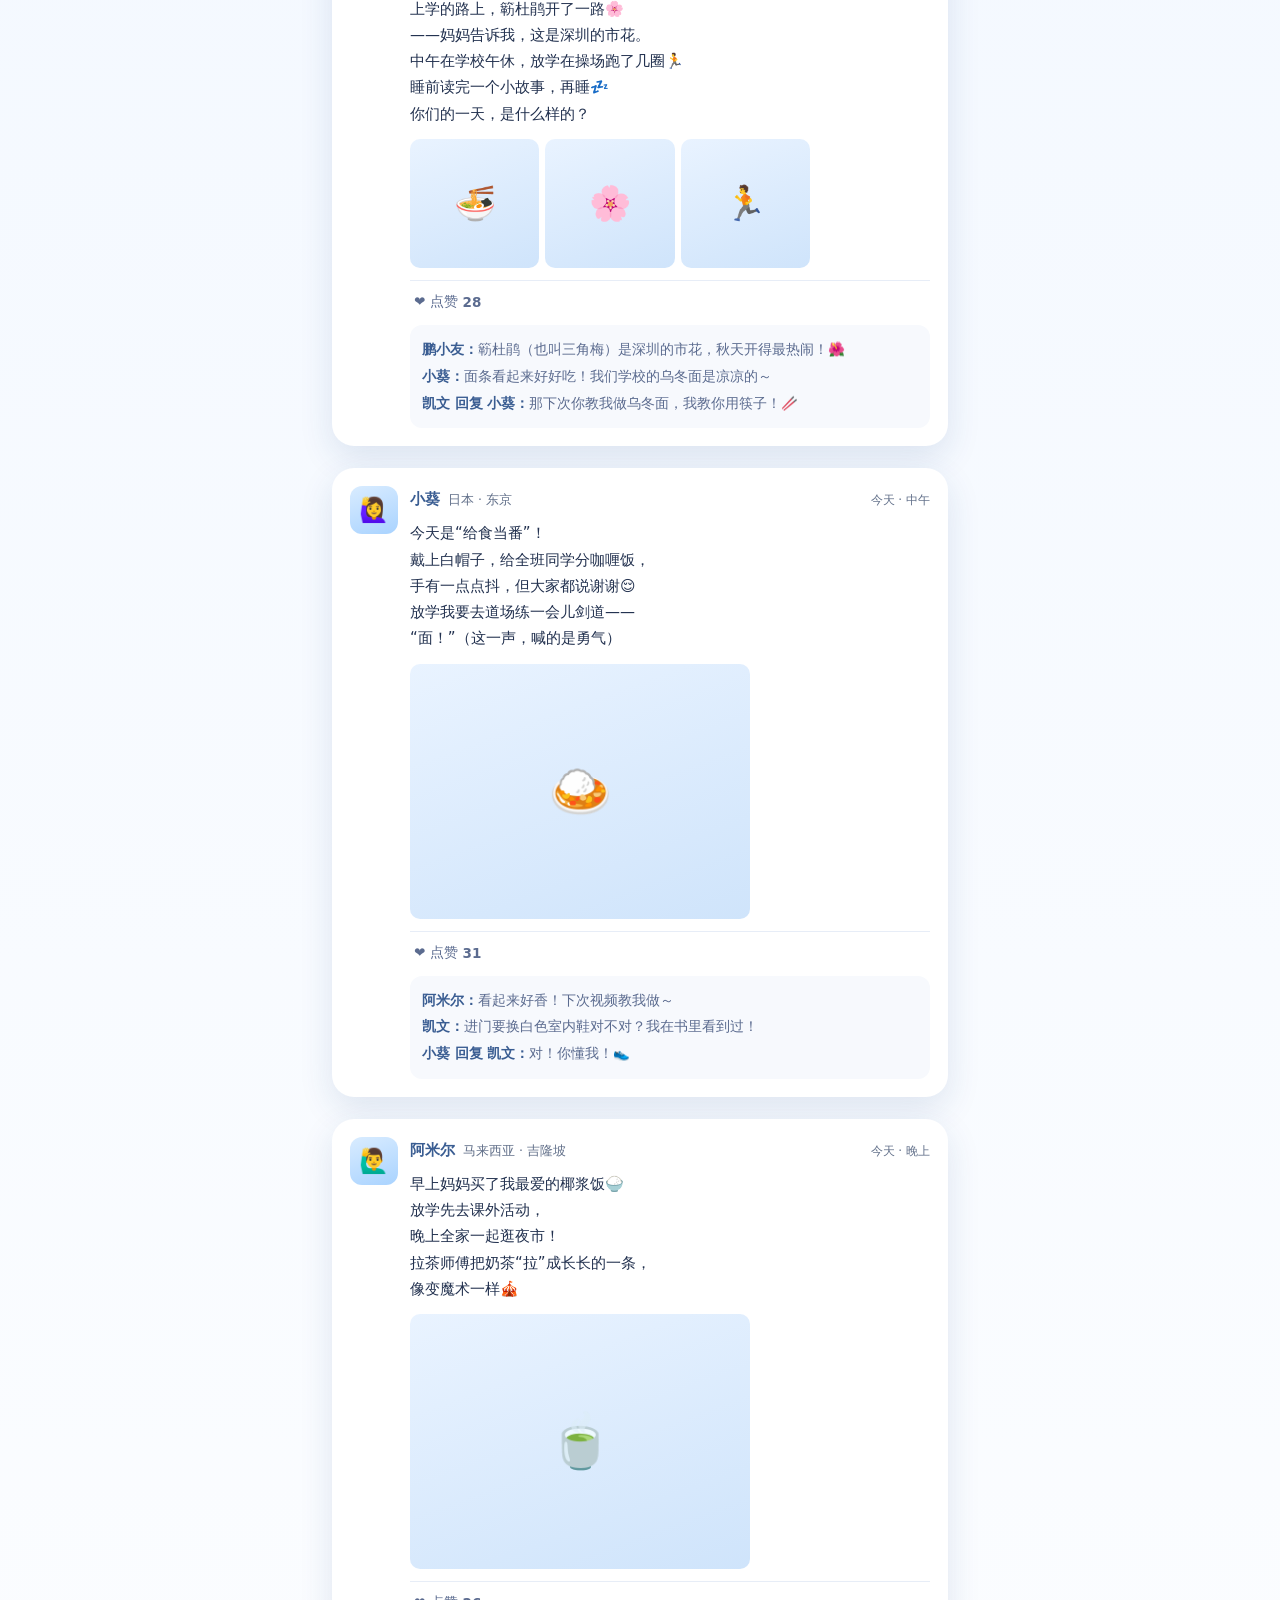
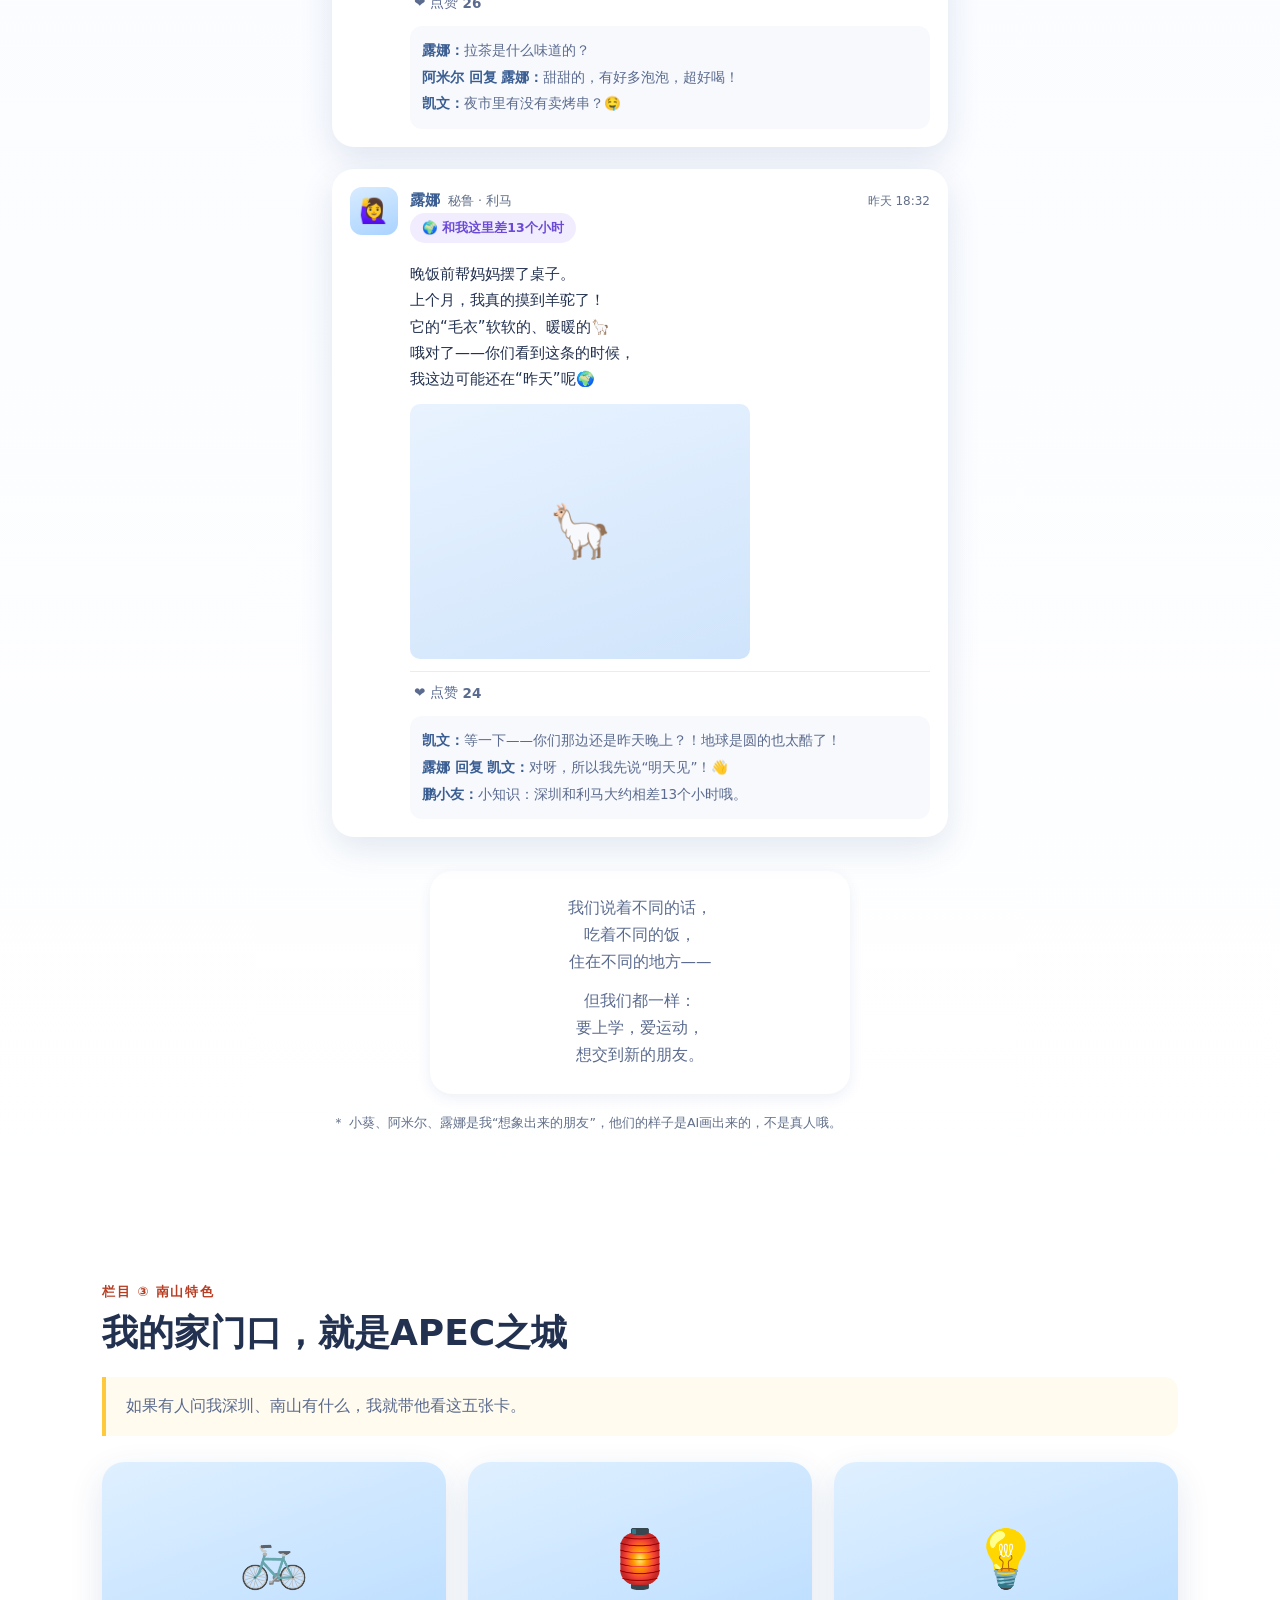
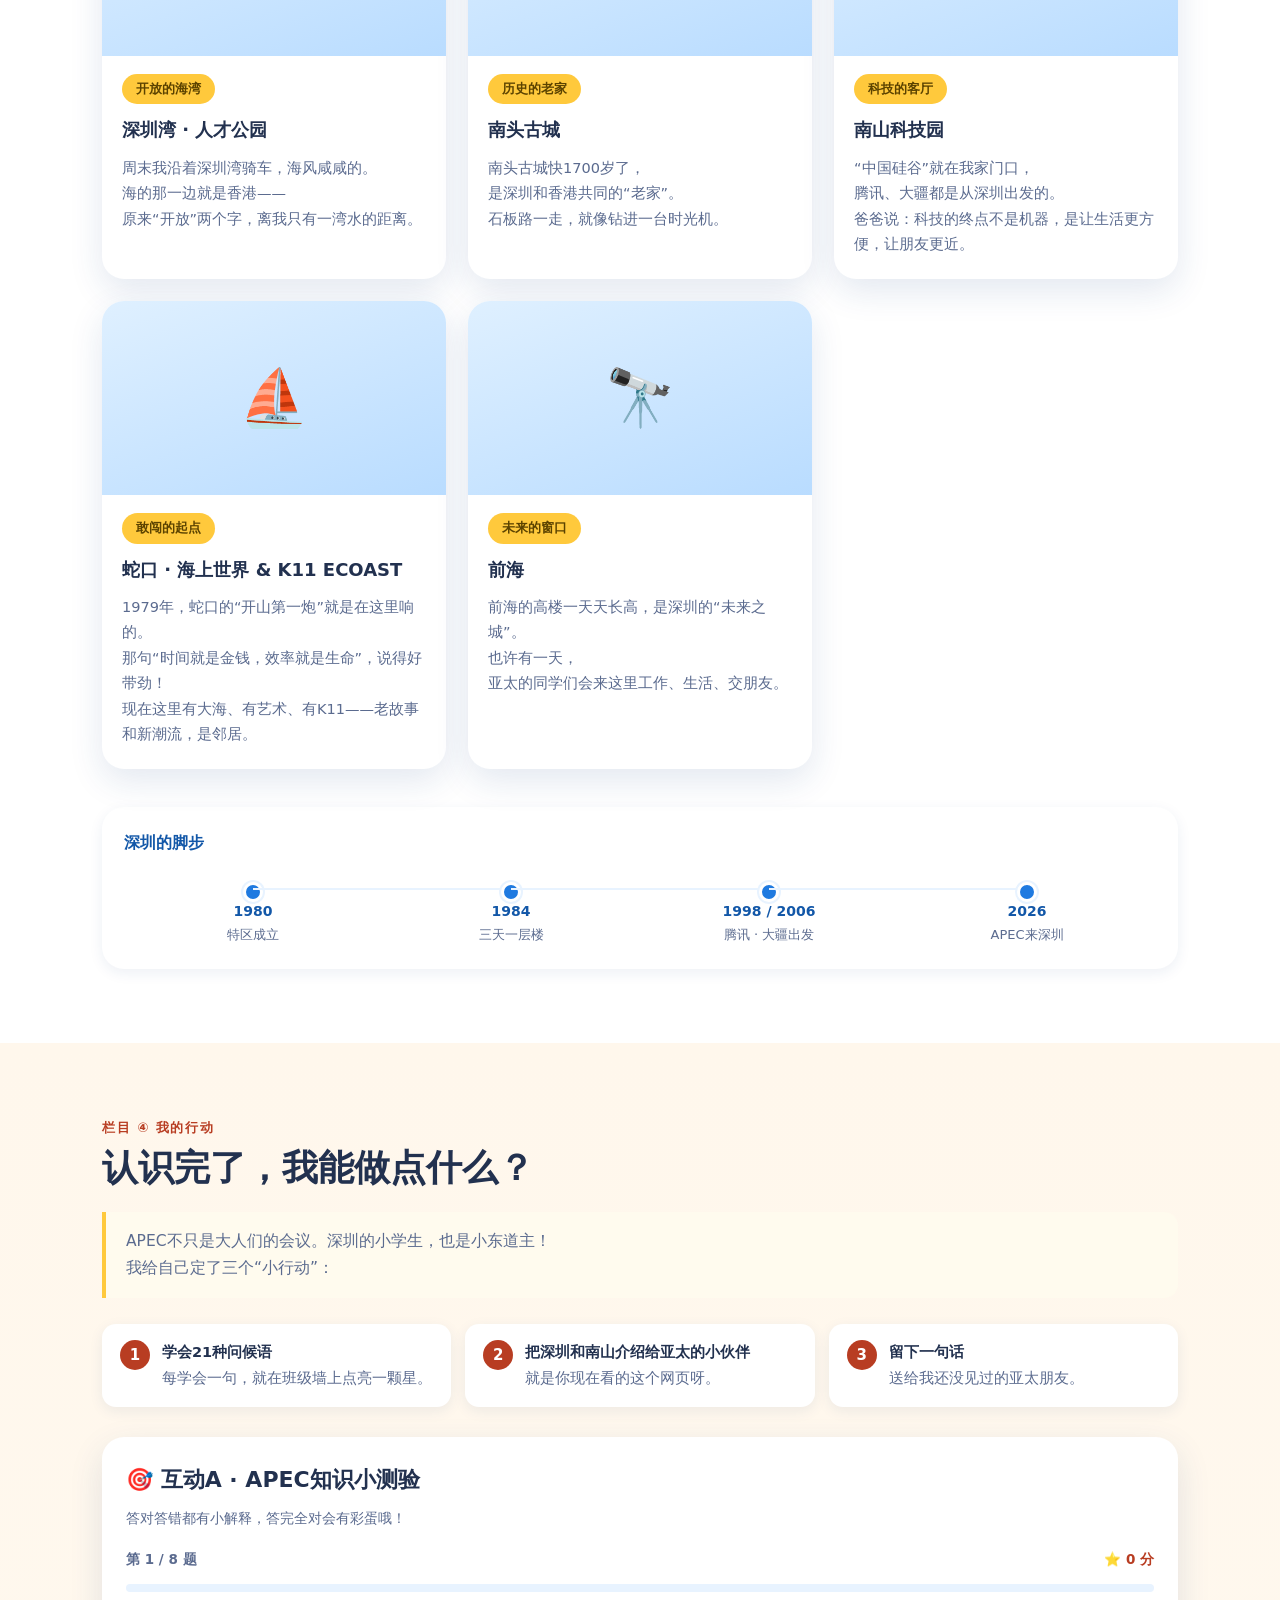
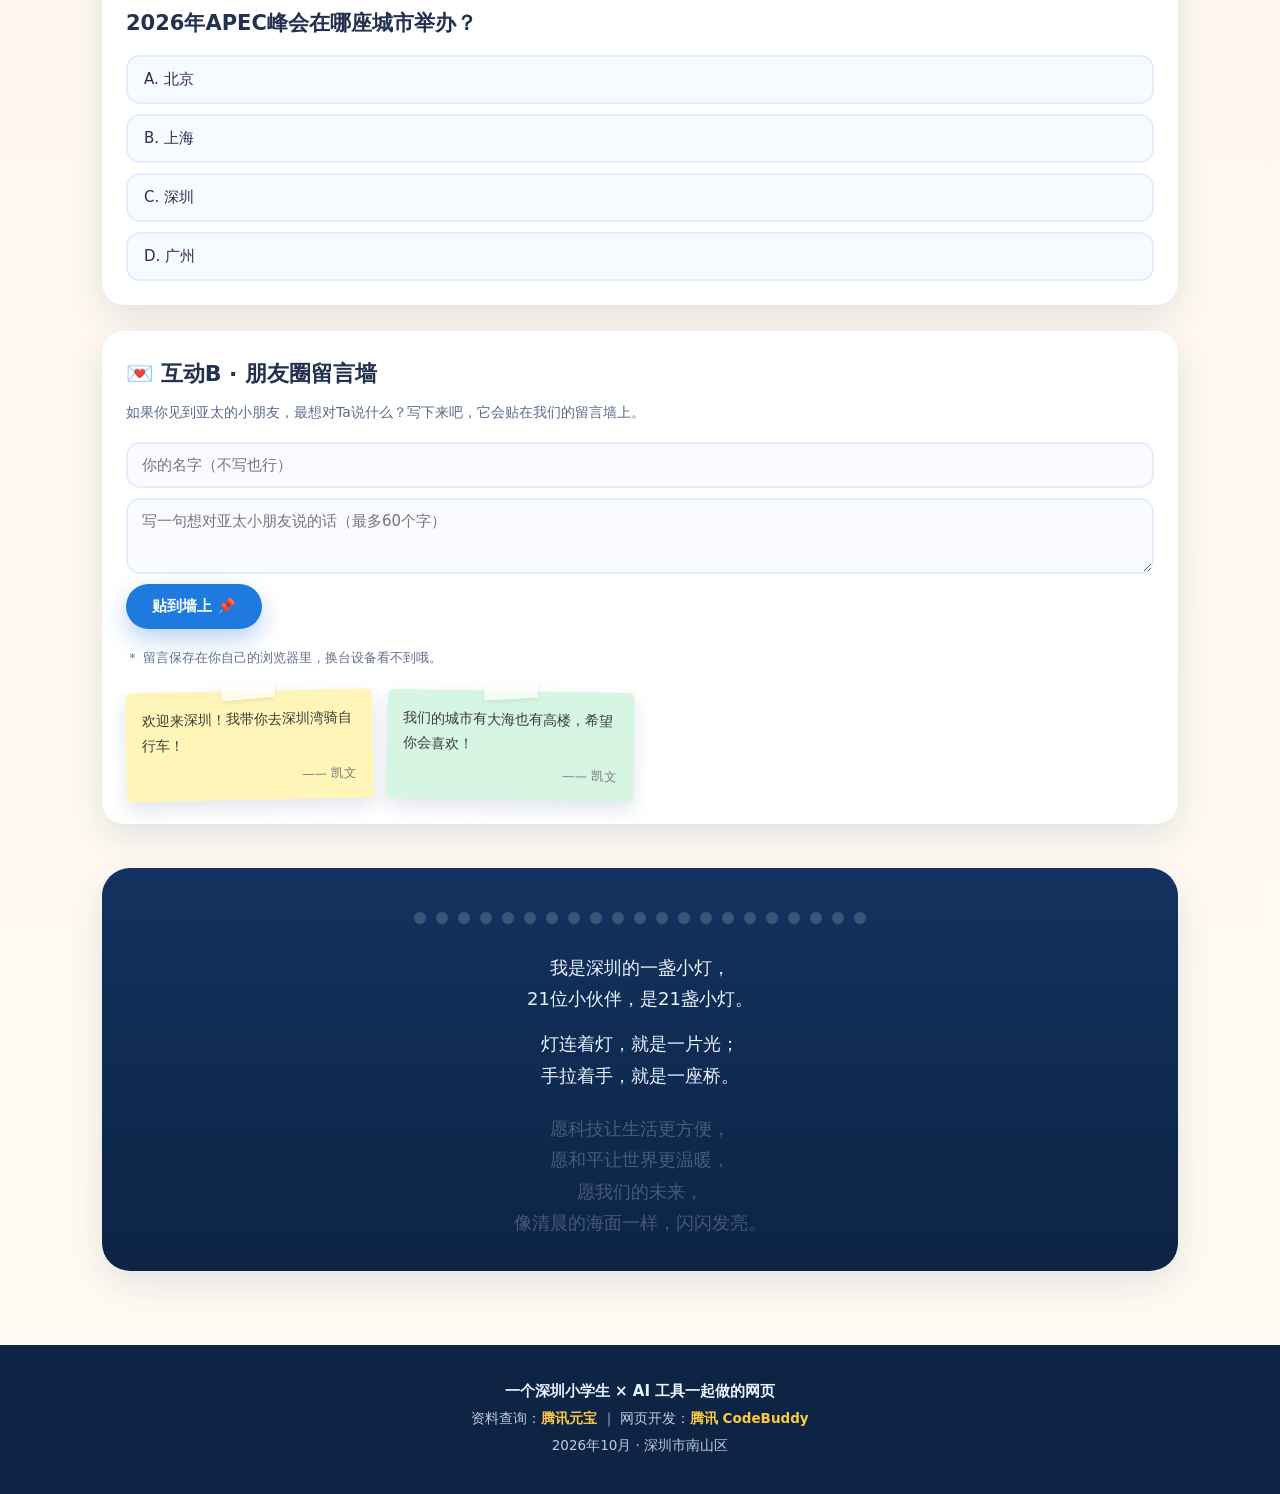
==== commit 647866d1: "fix: improve desktop layout and accessibility" ====
--- a/index.html
+++ b/index.html
@@ -84,7 +84,7 @@
     <h2>APEC是什么？来逛逛我们的“亚太班级墙”</h2>
 
     <div class="lead reveal">
-      <p>我们班有几十位同学。<br>如果把亚太地区看成一个班级，那这个班里，有21位“经济体”同学——<br>有的住在大海边，有的住在雪山旁，有的爱吃面，有的爱吃米。</p>
+      <p>APEC有21个成员经济体。<br>为了方便理解，我把它们比作来自不同地方的同学——<br>这里的“同学”是比喻，成员并不都是国家；有的靠大海，有的挨着雪山，也有各自喜欢的食物和生活习惯。</p>
       <p>大家凑在一起聊什么？<br>聊怎么合作，聊怎么让生意更方便，聊怎么用好新科技，聊怎么让天更蓝、海更清。</p>
       <p><b>2026年，这个“大班级”的聚会要开到深圳啦！</b><br>APEC这是第三次来到中国：2001年上海、2014年北京、2026年深圳。<br>作为小东道主，先带大家认识认识同学们！</p>
     </div>
@@ -175,8 +175,8 @@
         <p class="panel-sub">如果你见到亚太的小朋友，最想对Ta说什么？写下来吧，它会贴在我们的留言墙上。</p>
       </div>
       <form class="note-form" id="noteForm" autocomplete="off">
-        <input type="text" id="noteName" maxlength="12" placeholder="你的名字（不写也行）">
-        <textarea id="noteText" maxlength="60" placeholder="写一句想对亚太小朋友说的话（最多60个字）" required></textarea>
+        <input type="text" id="noteName" maxlength="12" placeholder="你的名字（不写也行）" aria-label="姓名，可不填，最多12个字">
+        <textarea id="noteText" maxlength="60" placeholder="写一句想对亚太小朋友说的话（最多60个字）" aria-label="留言内容，最多60个字" required></textarea>
         <button class="btn primary" type="submit">贴到墙上 📌</button>
       </form>
       <p class="tiny-note">＊ 留言保存在你自己的浏览器里，换台设备看不到哦。</p>
@@ -206,7 +206,7 @@
 <!-- ===== 页脚 ===== -->
 <footer class="footer">
   <p class="f1">一个深圳小学生 × AI 工具一起做的网页</p>
-  <p class="f2">资料查询：<b id="creditResearch">腾讯元宝</b> ｜ 网页开发：<b id="creditCode">腾讯 CodeBuddy</b> ｜ 插画：<b id="creditArt">【插画工具名待填】</b></p>
+  <p class="f2">资料查询：<b id="creditResearch">腾讯元宝</b> ｜ 网页开发：<b id="creditCode">腾讯 CodeBuddy</b></p>
   <p class="f3">2026年10月 · 深圳市南山区</p>
 </footer>
 
--- a/css/style.css
+++ b/css/style.css
@@ -5,13 +5,14 @@
 :root{
   --ink:#22314f;
   --ink-2:#5b6b8f;
-  --ink-3:#8b98b5;
+  --ink-3:#62708a;
   --cream:#fffaf1;
   --paper:#ffffff;
   --blue:#1f7ae0;
   --blue-d:#1257a8;
   --blue-l:#e8f3ff;
   --coral:#ff7043;
+  --coral-ink:#b83d22;
   --sun:#ffc93c;
   --mint:#2fc39b;
   --pink:#ff8fb1;
@@ -62,7 +63,7 @@
 .nav-link:hover{background:var(--blue-l);color:var(--blue-d)}
 .nav-link.active{background:var(--blue);color:#fff;font-weight:600}
 .nav-meter{
-  font-size:13px;font-weight:700;color:var(--coral);
+  font-size:13px;font-weight:700;color:var(--coral-ink);
   background:#fff;border:1px solid var(--line);border-radius:999px;
   padding:5px 12px;white-space:nowrap;box-shadow:var(--shadow-s);
 }
@@ -200,7 +201,7 @@
 
 /* ---------- 通用区块 ---------- */
 .section{padding:74px 0;position:relative;scroll-margin-top:64px}
-.section-kicker{margin:0 0 6px;font-size:13px;font-weight:800;letter-spacing:.12em;color:var(--coral)}
+.section-kicker{margin:0 0 6px;font-size:13px;font-weight:800;letter-spacing:.12em;color:var(--coral-ink)}
 h2{margin:0 0 20px;font-size:clamp(24px,4.4vw,36px);line-height:1.3}
 h3{margin:0;font-size:clamp(18px,3vw,22px)}
 .lead p{margin:0 0 14px;color:var(--ink-2);font-size:16px}
@@ -235,13 +236,13 @@
 
 .card-grid{display:grid;grid-template-columns:repeat(auto-fill,minmax(168px,1fr));gap:18px}
 .card{
-  perspective:1100px;aspect-ratio:3/4;cursor:pointer;font-family:inherit;
-  scroll-margin-top:80px;outline:none;
-}
-.card:focus-visible .card-front,.card:focus-visible .card-back{box-shadow:0 0 0 4px rgba(31,122,224,.45),var(--shadow)}
+  perspective:1100px;aspect-ratio:3/4;scroll-margin-top:80px;
+}
+.card-front:focus-visible{outline:4px solid var(--blue);outline-offset:3px}
+.cb-star:focus-visible,.cb-flip:focus-visible{outline:3px solid var(--blue);outline-offset:2px}
 .card-inner{position:relative;width:100%;height:100%;transition:transform .6s cubic-bezier(.4,.2,.2,1);transform-style:preserve-3d}
 .card.flipped .card-inner{transform:rotateY(180deg)}
-/* 背面朝前时，正面不再接收点击；星星按钮才能点得到 */
+/* Inert and aria-hidden in the markup keep the rotated-away face out of interaction. */
 .card:not(.flipped) .card-back{pointer-events:none}
 .card.flipped .card-front{pointer-events:none}
 .card-face{
@@ -249,7 +250,11 @@
   backface-visibility:hidden;-webkit-backface-visibility:hidden;
   box-shadow:var(--shadow);border:3px solid #fff;
 }
-.card-front{background:linear-gradient(160deg,hsl(var(--h) 82% 94%),hsl(var(--h) 70% 83%))}
+.card-front{
+  display:block;width:100%;height:100%;padding:0;text-align:inherit;
+  font:inherit;color:inherit;cursor:pointer;appearance:none;-webkit-appearance:none;
+  background:linear-gradient(160deg,hsl(var(--h) 82% 94%),hsl(var(--h) 70% 83%));
+}
 .card-front .ph{
   position:absolute;inset:0;display:grid;place-items:center;font-size:64px;
   filter:drop-shadow(0 6px 10px rgba(60,90,140,.18));
@@ -273,12 +278,18 @@
 .card-back .cb-name{margin:0;font-size:14px;font-weight:800;color:var(--blue-d)}
 .card-back .cb-text{margin:0;font-size:13.5px;color:var(--ink-2);line-height:1.65;flex:1;overflow:auto}
 .cb-star{
-  border:2px solid var(--sun);background:#fffbeb;color:#9a7000;
+  border:2px solid var(--sun);background:#fffbeb;color:#805b00;
   font-family:inherit;font-size:12.5px;font-weight:700;cursor:pointer;
   padding:7px 10px;border-radius:999px;transition:.2s;
 }
+.cb-star:disabled{cursor:default}
 .cb-star:hover{background:#fff3c9}
 .cb-star.on{background:var(--sun);color:#5c4300;border-color:#e8a800}
+.cb-flip{
+  align-self:center;border:0;background:none;color:var(--blue-d);font-family:inherit;
+  font-size:12px;font-weight:700;cursor:pointer;text-decoration:underline;
+  text-underline-offset:3px;padding:2px 4px;
+}
 
 /* ---------- 朋友圈 ---------- */
 .feed{display:flex;flex-direction:column;gap:22px}
@@ -316,8 +327,8 @@
   border:none;background:none;font-family:inherit;font-size:13.5px;color:var(--ink-2);
   cursor:pointer;display:inline-flex;align-items:center;gap:5px;padding:2px 4px;transition:.2s;
 }
-.like-btn:hover{color:var(--coral)}
-.like-btn.liked{color:var(--coral);font-weight:700}
+.like-btn:hover{color:var(--coral-ink)}
+.like-btn.liked{color:var(--coral-ink);font-weight:700}
 .like-btn.pop{animation:likePop .45s}
 @keyframes likePop{40%{transform:scale(1.28)}}
 .comments{margin:12px 0 0;padding:10px 12px;list-style:none;background:#f7f9fd;border-radius:12px;font-size:13.5px}
@@ -369,7 +380,7 @@
 .plans p{margin:0;font-size:14.5px;color:var(--ink-2)}
 .plans b{color:var(--ink)}
 .plan-num{
-  flex:0 0 30px;width:30px;height:30px;border-radius:50%;background:var(--coral);color:#fff;
+  flex:0 0 30px;width:30px;height:30px;border-radius:50%;background:var(--coral-ink);color:#fff;
   display:grid;place-items:center;font-weight:800;font-size:15px;
 }
 .panel{background:#fff;border-radius:var(--radius);box-shadow:var(--shadow);padding:24px;margin-bottom:26px;scroll-margin-top:80px}
@@ -379,7 +390,7 @@
 /* 测验 */
 .quiz-top{display:flex;align-items:center;gap:12px;margin-bottom:16px;flex-wrap:wrap}
 .quiz-count{font-size:13.5px;font-weight:700;color:var(--ink-2)}
-.quiz-score{font-size:13.5px;font-weight:700;color:var(--coral);margin-left:auto}
+.quiz-score{font-size:13.5px;font-weight:700;color:var(--coral-ink);margin-left:auto}
 .progress{flex:1 1 100%;height:8px;background:var(--blue-l);border-radius:999px;overflow:hidden}
 .progress i{display:block;height:100%;width:0;background:linear-gradient(90deg,var(--sun),var(--coral));transition:width .35s}
 .quiz-q{font-size:clamp(17px,3vw,21px);margin:0 0 16px;line-height:1.5}
@@ -469,6 +480,50 @@
   position:fixed;right:18px;bottom:84px;z-index:66;max-width:min(300px,78vw);
   background:#fff;border-radius:var(--radius-s);padding:14px 16px;font-size:14px;
   box-shadow:var(--shadow);border:2px solid var(--sun);animation:noteIn .3s ease;
+}
+
+/* Desktop hero: keep the opening story and the next section in the first viewport. */
+@media (min-width:721px){
+  .hero{min-height:calc(100svh - 148px);padding:24px 32px 48px}
+  .hero-inner{
+    display:grid;grid-template-columns:minmax(0,1.18fr) minmax(280px,.82fr);
+    grid-template-areas:"kicker say" "title say" "subtitle say" "poem actions";
+    column-gap:48px;row-gap:8px;max-width:1000px;text-align:left;transform:translateY(-72px);
+  }
+  .hero-inner>.kicker{grid-area:kicker;justify-self:start;margin:0}
+  .hero-inner>h1{grid-area:title;margin:0}
+  .hero-inner>.subtitle{grid-area:subtitle;margin:0 0 8px}
+  .hero-inner>.poem{
+    grid-area:poem;margin:0;padding:0;max-width:520px;
+    background:none;backdrop-filter:none;border:0;border-radius:0;box-shadow:none;
+  }
+  .hero-inner>.poem p{line-height:1.5;text-shadow:0 1px 8px rgba(255,255,255,.9)}
+  .hero-inner>.pengyou-say{grid-area:say;align-self:end;max-width:380px;margin:0}
+  .hero-inner>.hero-actions{grid-area:actions;justify-content:flex-start;align-self:start}
+  .hero .sea{height:14%}
+  .hero .skyline{bottom:14%;height:110px}
+  .scroll-hint{bottom:12px}
+  .sec-wall{padding-top:44px}
+}
+
+@media (min-width:721px) and (max-width:1280px){
+  .bubble{opacity:.35}
+}
+
+@media (min-width:1281px){
+  .bubble:nth-child(3){left:14% !important;top:38% !important}
+  .bubble:nth-child(21){left:86% !important;top:45% !important}
+}
+
+@media (min-width:721px) and (max-height:850px){
+  .hero{padding:18px 28px 42px}
+  .hero-inner{column-gap:36px;row-gap:4px}
+  .hero-inner>.kicker{font-size:12px;padding:4px 12px}
+  .hero-inner>h1{font-size:clamp(38px,4.8vw,52px);line-height:1.08}
+  .hero-inner>.subtitle{font-size:14px;margin-bottom:2px}
+  .hero-inner>.poem p{font-size:15px;line-height:1.35}
+  .hero-inner>.pengyou-say{padding:10px 14px}
+  .hero-inner>.hero-actions .btn{font-size:14px;padding:10px 20px}
 }
 
 /* ---------- 滚动渐显 ---------- */
@@ -505,6 +560,7 @@
   *{animation-duration:.01ms !important;animation-iteration-count:1 !important;transition-duration:.01ms !important}
   html{scroll-behavior:auto}
   .reveal{opacity:1;transform:none}
+  .poem p{opacity:1;transform:none;animation:none}
 }
 
 /* 卡片背面文字和按钮的基础排版（div 版卡片需要重置默认外边距） */
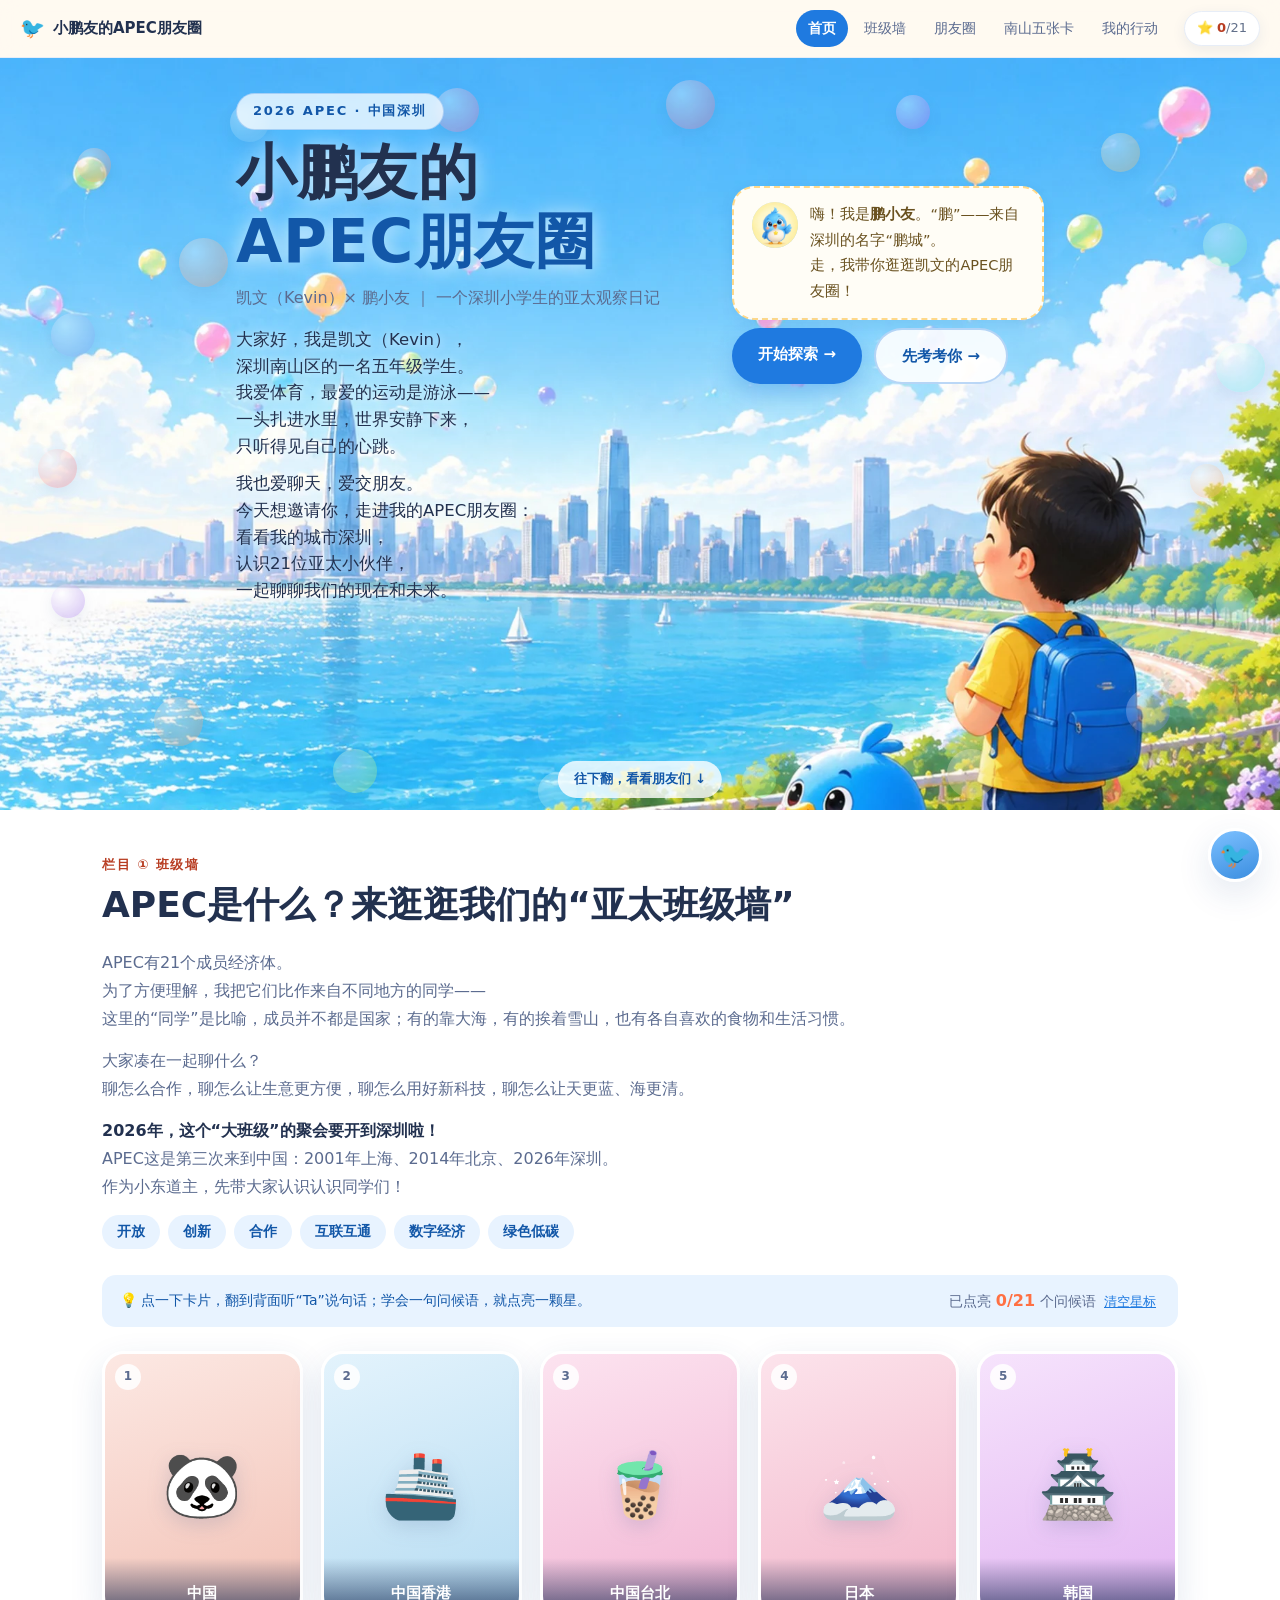
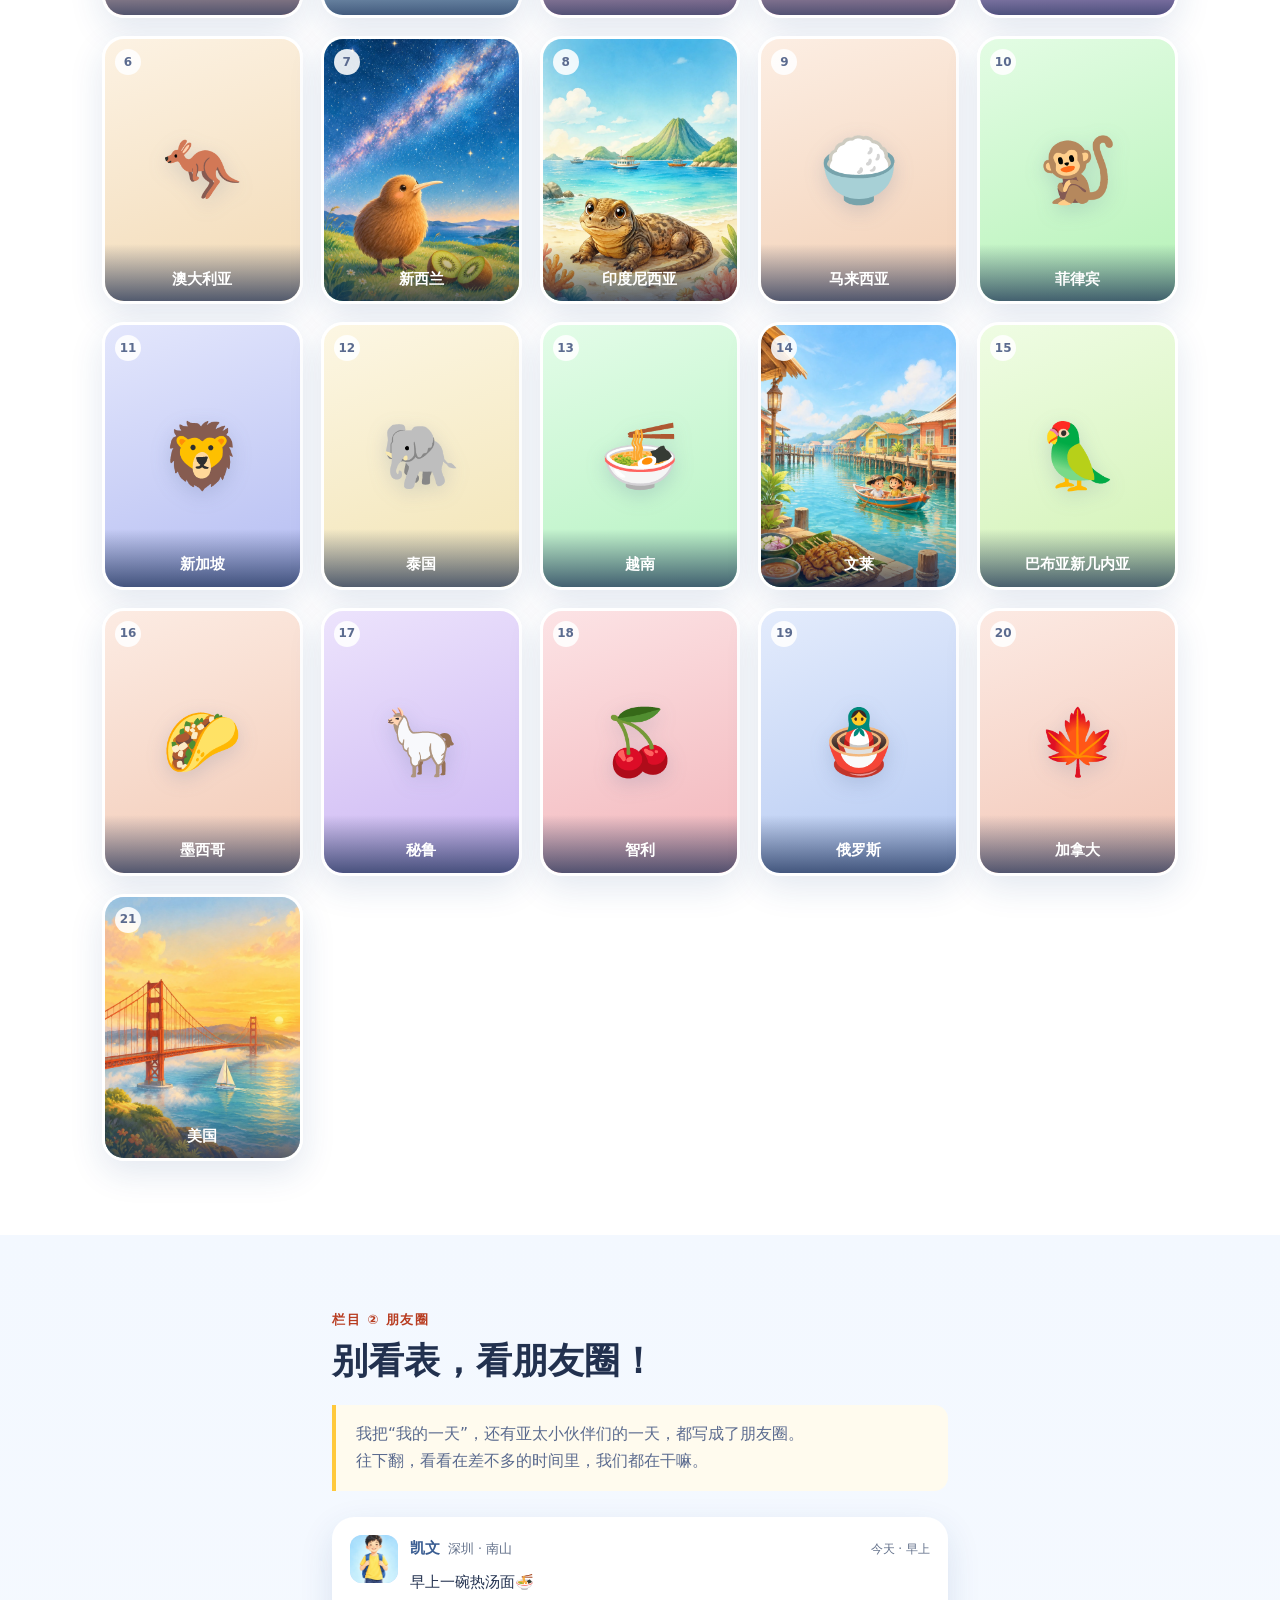
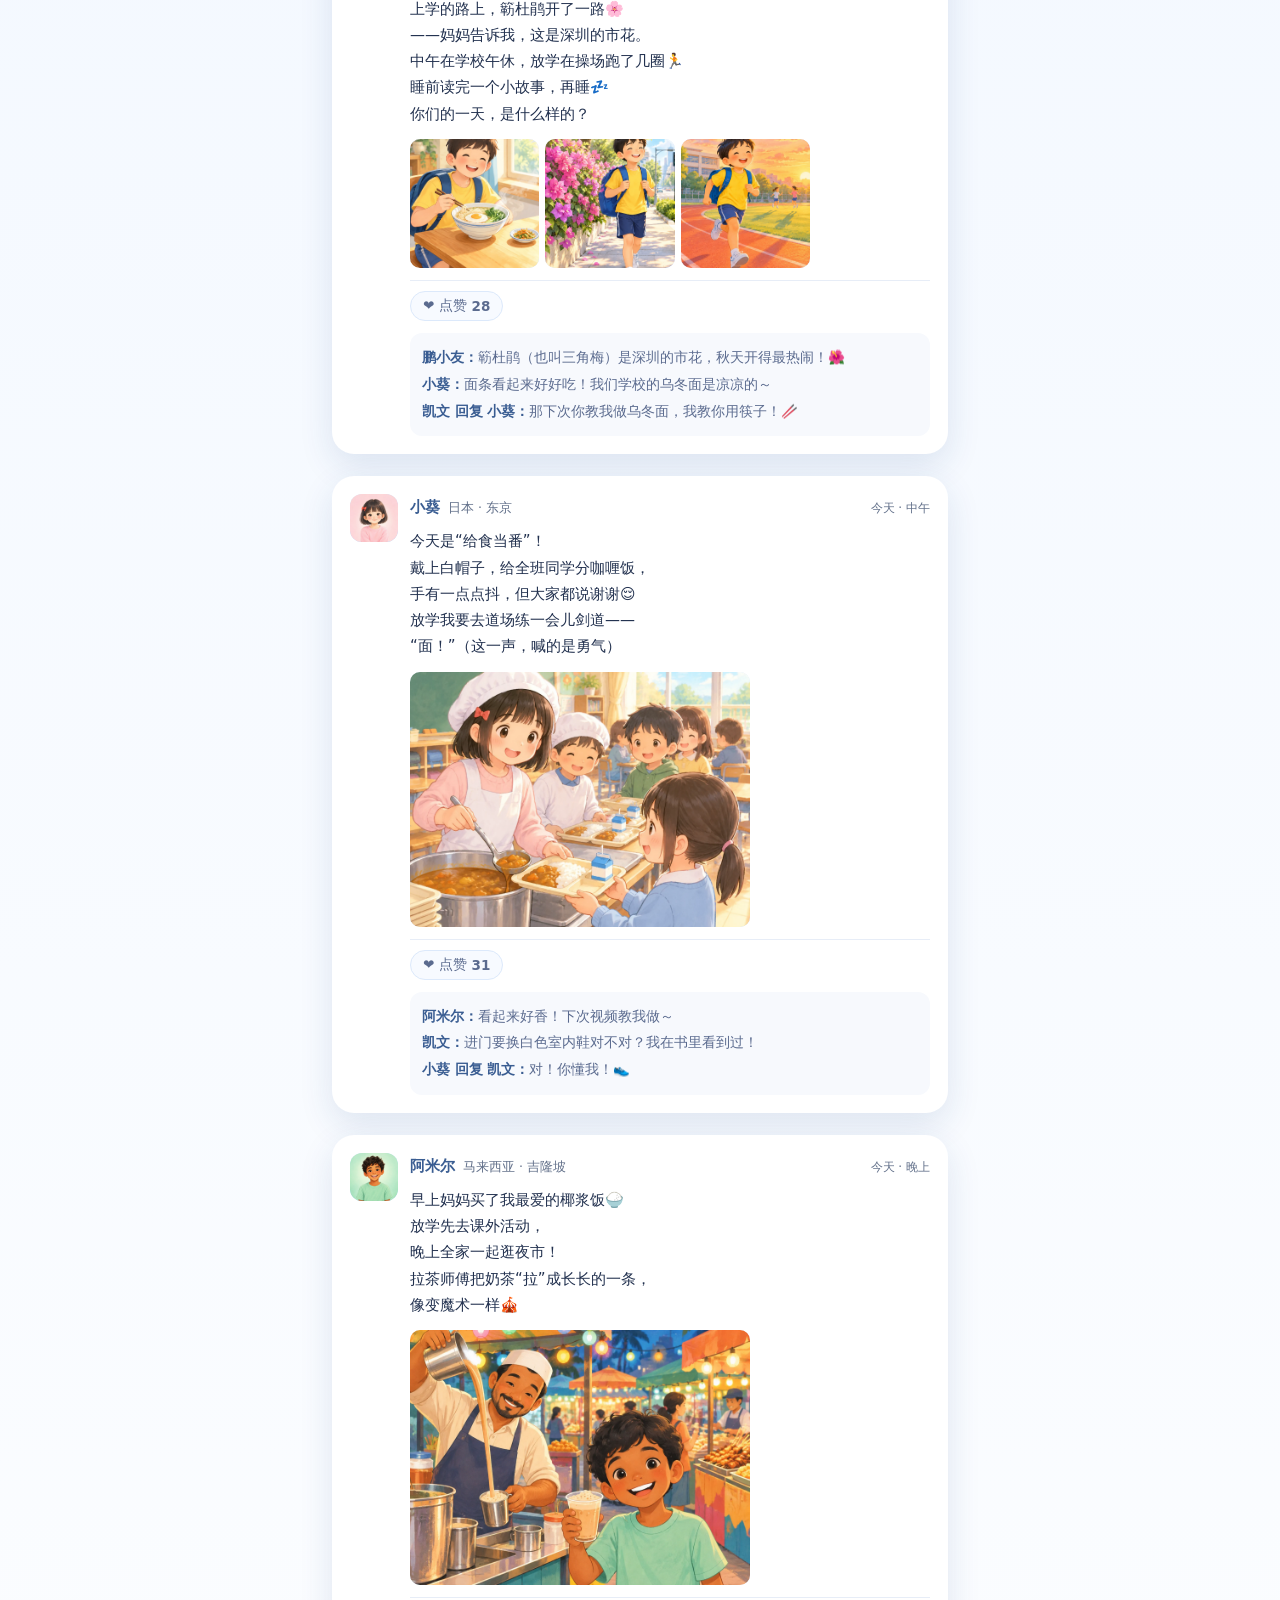
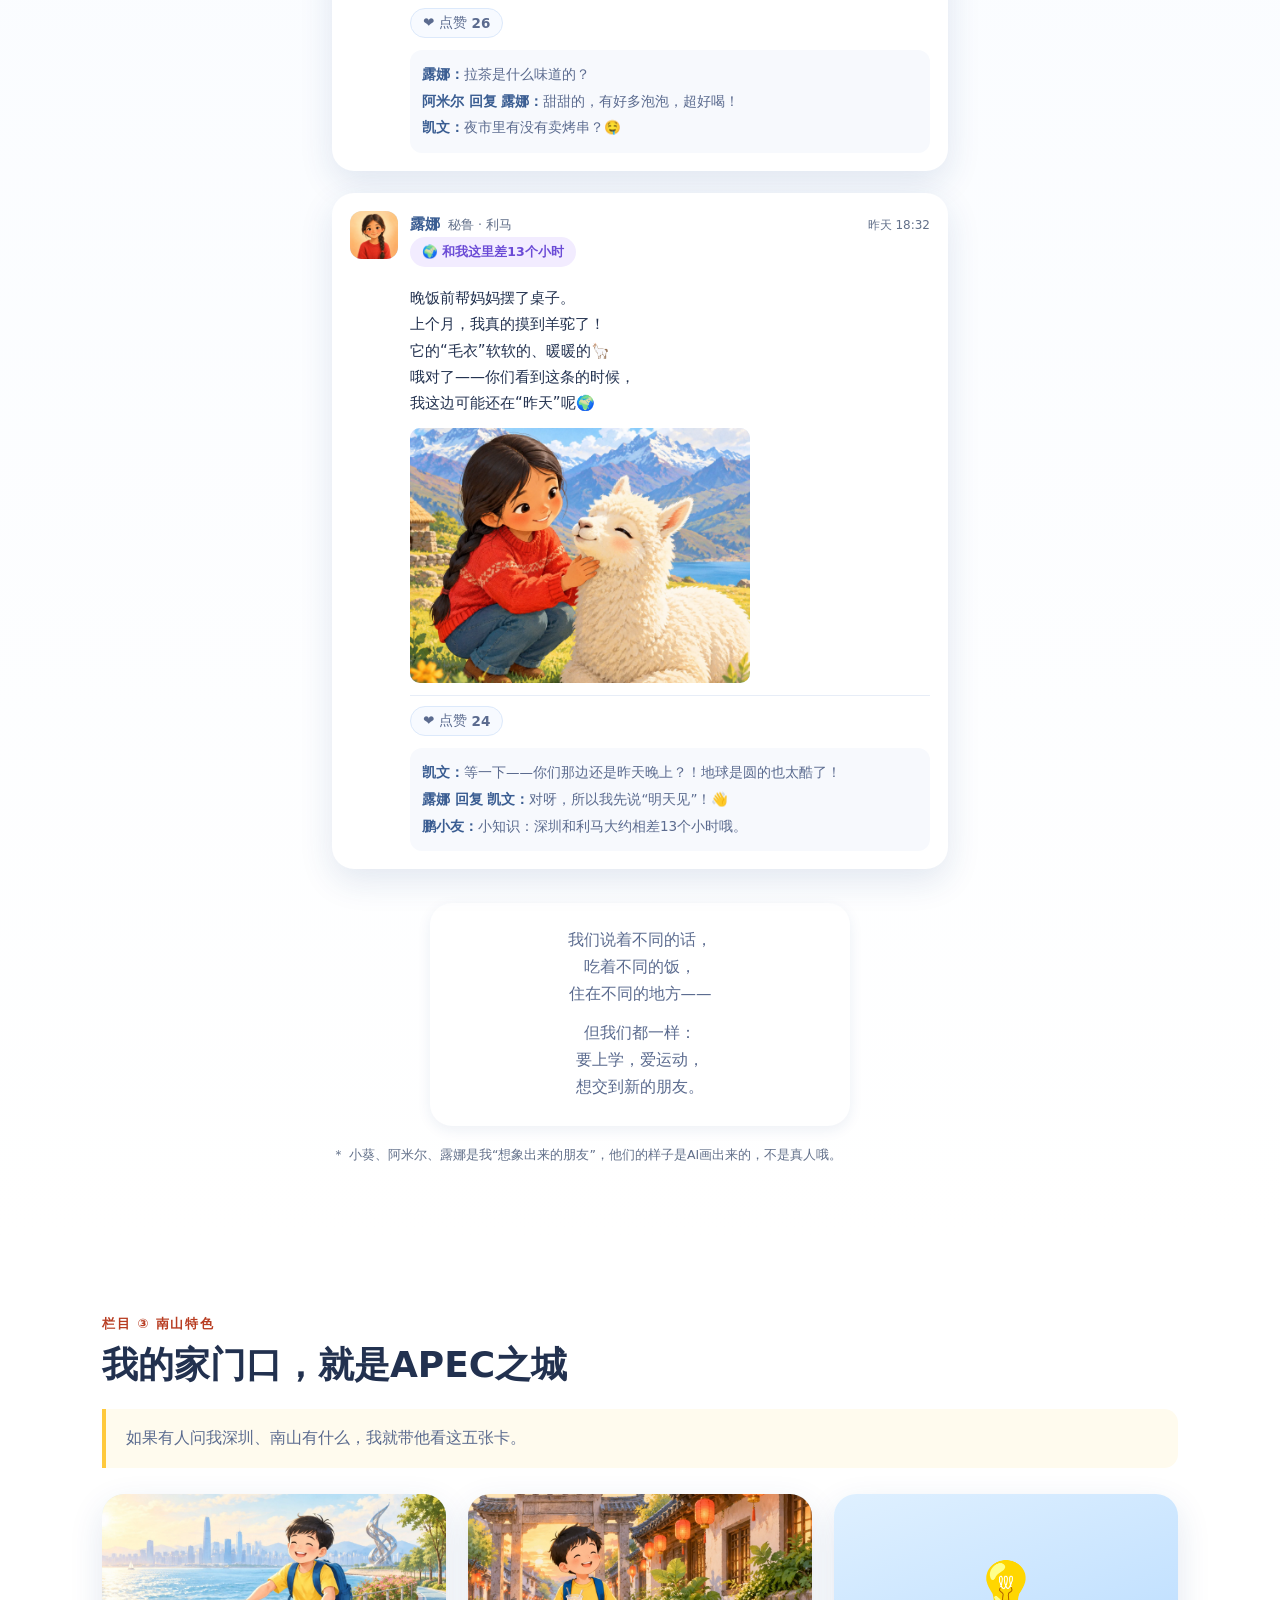
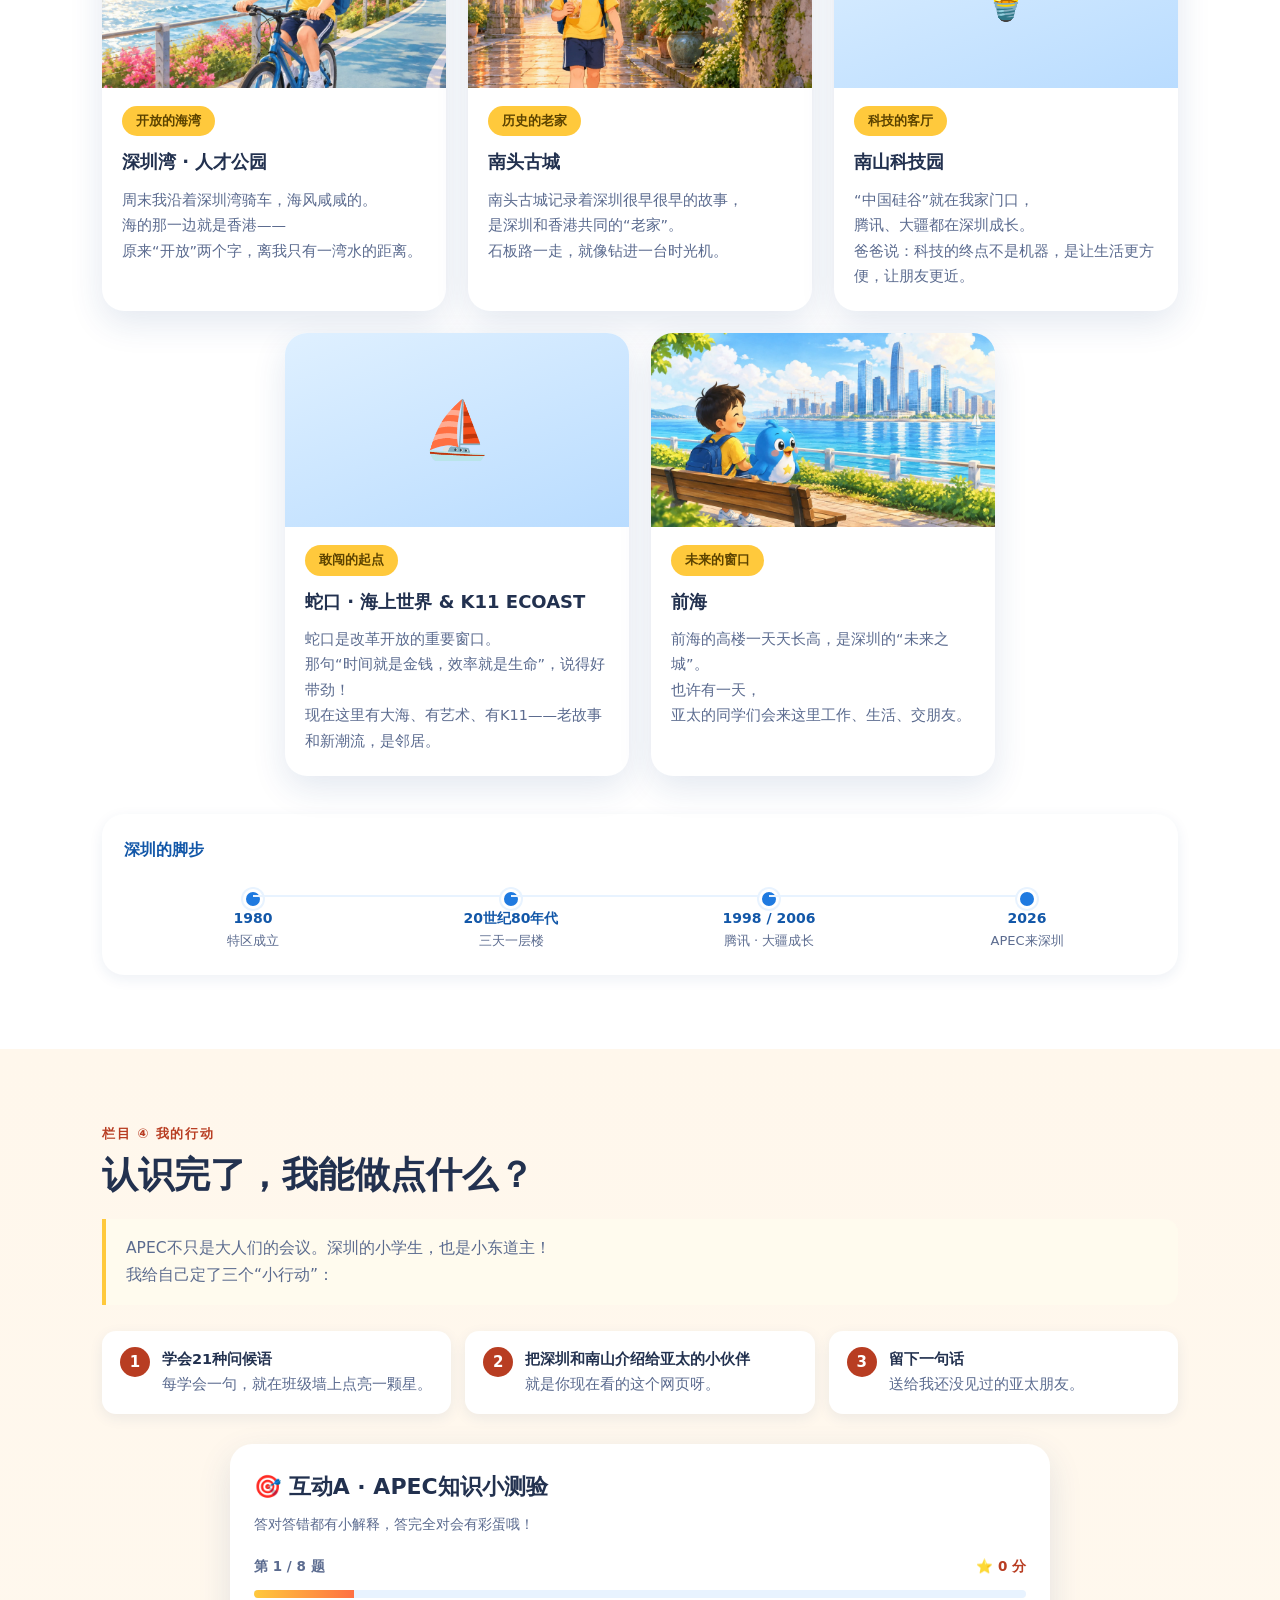
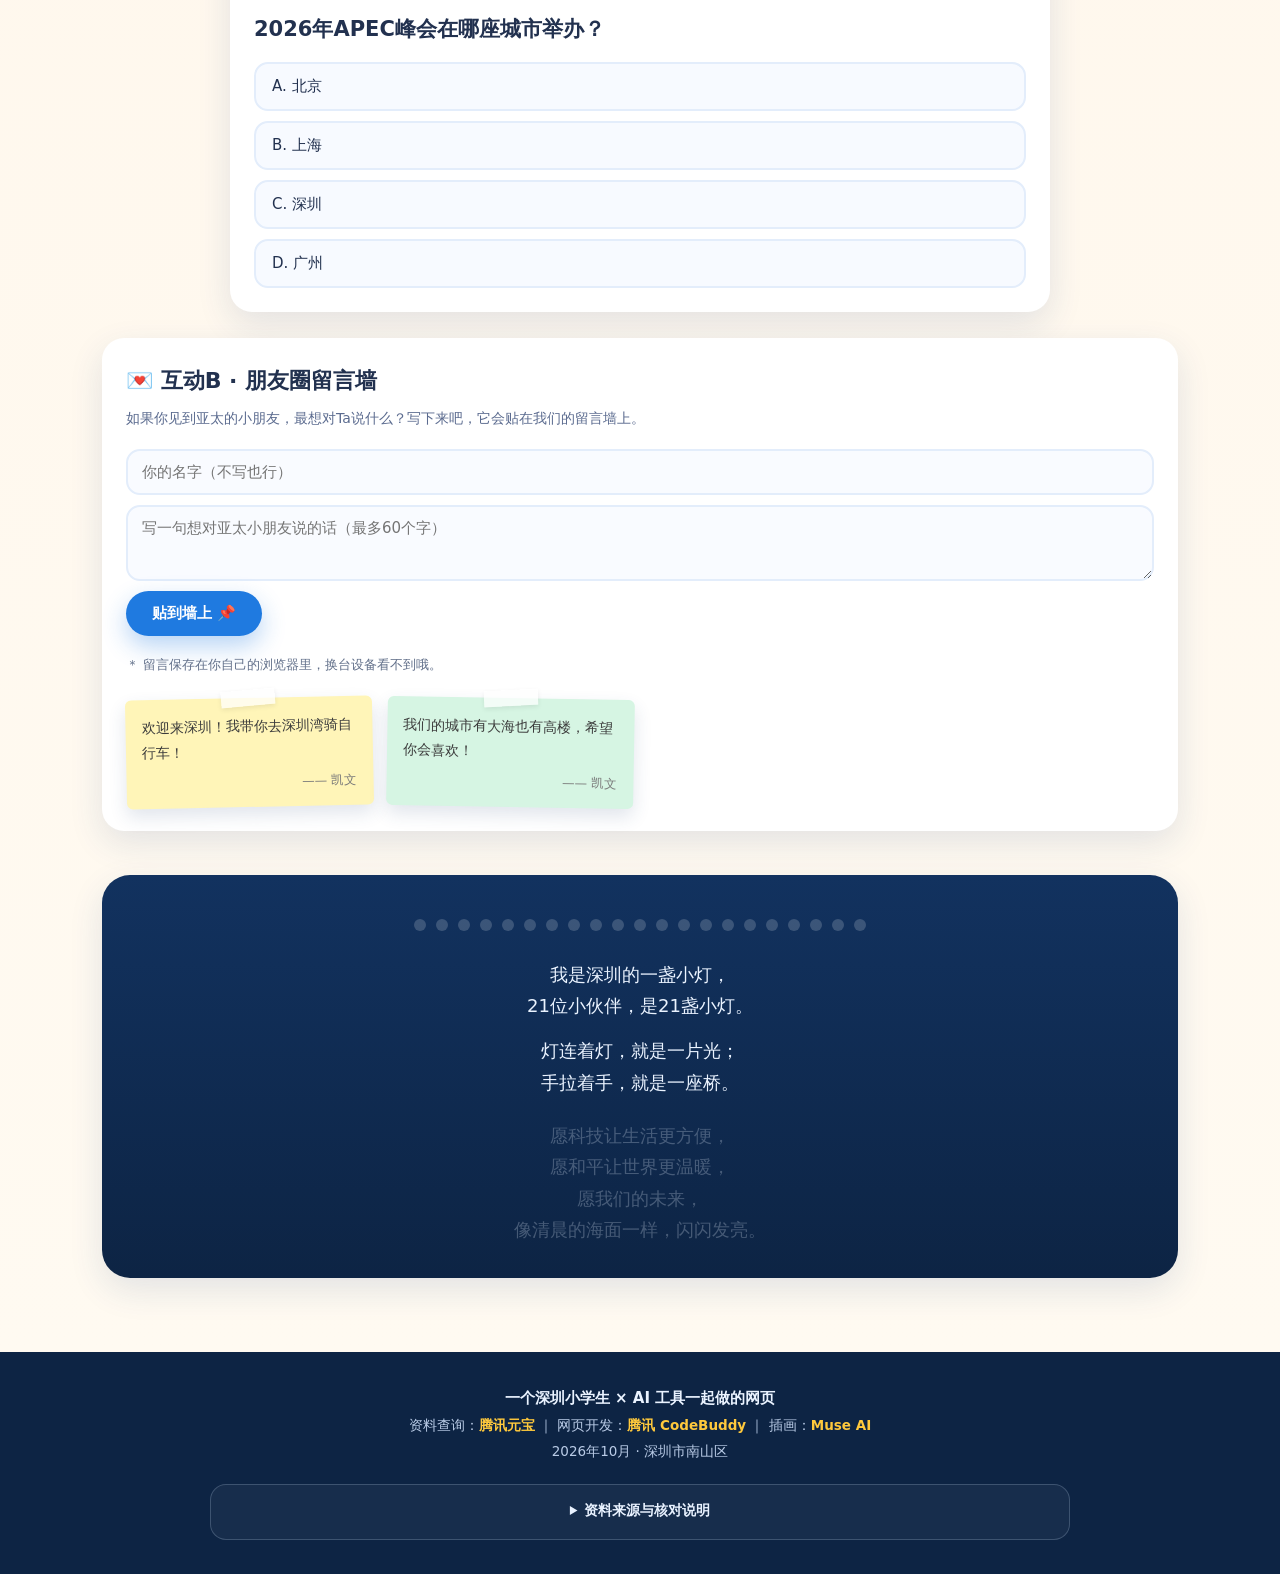
==== commit 6ba38b3f: "feat: add Muse artwork, share preview and site resilience" ====
--- a/index.html
+++ b/index.html
@@ -6,8 +6,26 @@
 <title>小鹏友的APEC朋友圈 ｜ 一个深圳小学生的亚太观察日记</title>
 <meta name="description" content="2026年APEC来深圳啦！一个深圳南山的五年级小学生，带你看21个亚太经济体、亚太小伙伴的一天，还有家门口的南山五张卡。">
 <meta name="theme-color" content="#1f7ae0">
+<meta property="og:type" content="website">
+<meta property="og:site_name" content="小鹏友的APEC朋友圈">
+<meta property="og:locale" content="zh_CN">
+<meta property="og:title" content="小鹏友的APEC朋友圈">
+<meta property="og:description" content="一个深圳小学生的亚太观察日记：认识21个APEC成员经济体，看看亚太小伙伴的一天，逛逛家门口的南山五张卡。">
+<meta property="og:url" content="https://dingyubin.github.io/apec-kids-site/">
+<meta property="og:image" content="https://dingyubin.github.io/apec-kids-site/assets/share/og-cover.jpg">
+<meta property="og:image:secure_url" content="https://dingyubin.github.io/apec-kids-site/assets/share/og-cover.jpg">
+<meta property="og:image:width" content="1200">
+<meta property="og:image:height" content="630">
+<meta property="og:image:type" content="image/jpeg">
+<meta property="og:image:alt" content="小鹏友的APEC朋友圈：凯文和鹏小友站在深圳湾边">
+<meta name="twitter:card" content="summary_large_image">
+<meta name="twitter:title" content="小鹏友的APEC朋友圈">
+<meta name="twitter:description" content="一个深圳小学生的亚太观察日记：认识21个APEC成员经济体，看看亚太小伙伴的一天。">
+<meta name="twitter:image" content="https://dingyubin.github.io/apec-kids-site/assets/share/og-cover.jpg">
+<link rel="canonical" href="https://dingyubin.github.io/apec-kids-site/">
 <link rel="icon" href="data:image/svg+xml,<svg xmlns='http://www.w3.org/2000/svg' viewBox='0 0 100 100'><text y='.9em' font-size='90'>🐦</text></svg>">
 <link rel="stylesheet" href="css/style.css">
+<noscript><style>.reveal{opacity:1;transform:none}.dynamic-only{display:none}.poem p{opacity:1;transform:none;animation:none}.ending-poem p{opacity:1;transform:none}</style></noscript>
 </head>
 <body>
 
@@ -29,6 +47,18 @@
   </div>
 </header>
 
+<noscript>
+  <p class="noscript" role="note">当前浏览器未启用 JavaScript，静态内容仍可阅读，翻卡、测验和留言等互动功能暂不可用。</p>
+</noscript>
+
+<div class="app-fallback" id="appFallback" role="status" aria-live="polite" hidden>
+  <div>
+    <b>这个页面有一段小旅程没有启动成功。</b>
+    <span>你仍然可以阅读页面内容，或重新加载再试一次。</span>
+  </div>
+  <button type="button" class="btn primary" id="appReload">重新加载</button>
+</div>
+
 <main>
 
 <!-- ===== 首页 ===== -->
@@ -96,11 +126,11 @@
     <div class="wall-bar reveal">
       <p class="hint">💡 点一下卡片，翻到背面听“Ta”说句话；学会一句问候语，就点亮一颗星。</p>
       <p class="meter">已点亮 <b><span id="starCount2">0</span>/21</b> 个问候语
-        <button type="button" class="linkbtn" id="starReset">重新数</button>
+        <button type="button" class="linkbtn" id="starReset">清空星标</button>
       </p>
     </div>
 
-    <div class="card-grid" id="cardGrid"></div>
+    <div class="card-grid dynamic-only" id="cardGrid"></div>
   </div>
 </section>
 
@@ -114,7 +144,7 @@
       往下翻，看看在差不多的时间里，我们都在干嘛。
     </blockquote>
 
-    <div class="feed" id="feed"></div>
+    <div class="feed dynamic-only" id="feed"></div>
 
     <div class="mini-poem reveal">
       <p>我们说着不同的话，</p>
@@ -135,11 +165,11 @@
     <h2>我的家门口，就是APEC之城</h2>
     <blockquote class="quote reveal">如果有人问我深圳、南山有什么，我就带他看这五张卡。</blockquote>
 
-    <div class="ns-grid" id="nsGrid"></div>
+    <div class="ns-grid dynamic-only" id="nsGrid"></div>
 
     <div class="timeline-wrap reveal">
       <h3 class="timeline-title">深圳的脚步</h3>
-      <ol class="timeline" id="timeline"></ol>
+      <ol class="timeline dynamic-only" id="timeline"></ol>
     </div>
   </div>
 </section>
@@ -165,7 +195,7 @@
         <h3>🎯 互动A · APEC知识小测验</h3>
         <p class="panel-sub">答对答错都有小解释，答完全对会有彩蛋哦！</p>
       </div>
-      <div id="quizBox"></div>
+      <div id="quizBox" class="dynamic-only"></div>
     </div>
 
     <!-- 留言墙 -->
@@ -180,12 +210,12 @@
         <button class="btn primary" type="submit">贴到墙上 📌</button>
       </form>
       <p class="tiny-note">＊ 留言保存在你自己的浏览器里，换台设备看不到哦。</p>
-      <div class="note-wall" id="noteWall"></div>
+      <div class="note-wall dynamic-only" id="noteWall"></div>
     </div>
 
     <!-- 结语诗 -->
     <div class="ending" id="ending">
-      <div class="lamps" id="lamps" aria-hidden="true"></div>
+      <div class="lamps dynamic-only" id="lamps" aria-hidden="true"></div>
       <div class="ending-poem" id="endingPoem">
         <p>我是深圳的一盏小灯，</p>
         <p>21位小伙伴，是21盏小灯。</p>
@@ -206,8 +236,22 @@
 <!-- ===== 页脚 ===== -->
 <footer class="footer">
   <p class="f1">一个深圳小学生 × AI 工具一起做的网页</p>
-  <p class="f2">资料查询：<b id="creditResearch">腾讯元宝</b> ｜ 网页开发：<b id="creditCode">腾讯 CodeBuddy</b></p>
+  <p class="f2">资料查询：<b id="creditResearch">腾讯元宝</b> ｜ 网页开发：<b id="creditCode">腾讯 CodeBuddy</b> ｜ 插画：<b>Muse AI</b></p>
   <p class="f3">2026年10月 · 深圳市南山区</p>
+
+  <details class="sources">
+    <summary>资料来源与核对说明</summary>
+    <p class="sources-date">资料来源核对日期：2026年10月20日。以下链接均已在当日检查可访问。</p>
+    <ul>
+      <li><a href="https://www.apec.org/who-we-are/our-members" target="_blank" rel="noopener noreferrer">APEC：成员经济体</a><span>核对21个成员经济体及成员表述。</span></li>
+      <li><a href="https://www.apec.org/who-we-are/history" target="_blank" rel="noopener noreferrer">APEC：历史</a><span>核对APEC合作背景与历次主办城市信息。</span></li>
+      <li><a href="https://www.apec2026.cn/" target="_blank" rel="noopener noreferrer">APEC China 2026 官方网站</a><span>核对2026年APEC相关活动及主办城市。</span></li>
+      <li><a href="https://www.apec2026.cn/node_204.html" target="_blank" rel="noopener noreferrer">APEC China 2026：深圳介绍</a><span>核对深圳城市介绍与开放、创新相关内容。</span></li>
+      <li><a href="https://cgj.sz.gov.cn/xsmh/gysz/gydt/content/post_11719137.html" target="_blank" rel="noopener noreferrer">深圳市城市管理和综合执法局：簕杜鹃市花文化</a><span>核对簕杜鹃作为深圳市花的表述。</span></li>
+      <li><a href="https://zjj.sz.gov.cn/xxgk/video/content/post_11348900.html" target="_blank" rel="noopener noreferrer">深圳市住房和建设局：深圳80年代建筑记忆</a><span>核对“三天一层楼”与“深圳速度”的时代背景。</span></li>
+    </ul>
+    <p class="sources-note">文中“小葵、阿米尔、露娜”为虚构的想象伙伴，相关插画由 AI 生成，不是真人照片。部分内容为便于儿童理解而采用比喻和简化表达。</p>
+  </details>
 </footer>
 
 <!-- 鹏小友彩蛋 -->
@@ -216,6 +260,34 @@
 </button>
 <div class="egg-bubble" id="eggBubble" hidden></div>
 
+<script>
+(function () {
+  window.__APEC_BOOT_STATE__ = { scriptError: false };
+  function showFallback() {
+    var notice = document.getElementById("appFallback");
+    if (notice) notice.hidden = false;
+  }
+  window.__apecShowFallback = showFallback;
+  window.__apecBootTimer = window.setTimeout(showFallback, 4000);
+  window.addEventListener("error", function (event) {
+    if (event && event.target && event.target.tagName === "SCRIPT") {
+      window.__APEC_BOOT_STATE__.scriptError = true;
+      showFallback();
+      return;
+    }
+    /* 运行时脚本错误也可能发生在 app.js 顶层；仍保留可读内容并给出提示。 */
+    if (!event.target || event.target === window) {
+      window.__APEC_BOOT_STATE__.runtimeError = true;
+      showFallback();
+    }
+  }, true);
+  window.addEventListener("unhandledrejection", function () {
+    window.__APEC_BOOT_STATE__.runtimeError = true;
+    showFallback();
+  });
+})();
+</script>
+<script src="js/assets-manifest.js"></script>
 <script src="js/data.js"></script>
 <script src="js/app.js"></script>
 </body>
--- a/css/style.css
+++ b/css/style.css
@@ -42,6 +42,28 @@
 
 .wrap{max-width:var(--wrap);margin:0 auto;padding:0 22px}
 .wrap.narrow{max-width:660px}
+
+/* ---------- 无脚本 / 启动失败提示 ---------- */
+.noscript{
+  margin:0;padding:12px 20px;text-align:center;
+  background:#fff4cf;color:#624b08;border-bottom:1px solid #efd47f;
+  font-size:14px;font-weight:600;
+}
+.app-fallback{
+  position:fixed;left:50%;top:74px;z-index:90;
+  width:min(780px,calc(100vw - 40px));transform:translateX(-50%);
+  display:flex;align-items:center;justify-content:space-between;gap:20px;
+  padding:14px 16px 14px 20px;border:1px solid #e9c76a;border-radius:16px;
+  background:#fff8df;color:#573f05;box-shadow:0 14px 36px rgba(47,55,78,.2);
+}
+.app-fallback[hidden]{display:none}
+.app-fallback b{display:block;font-size:14.5px}
+.app-fallback span{display:block;margin-top:2px;color:#746128;font-size:13px;line-height:1.55}
+.app-fallback .btn{flex:0 0 auto;padding:9px 18px;font-size:13px}
+.empty-note{
+  margin:0;padding:18px 20px;border:2px dashed #d9e7fa;border-radius:var(--radius-s);
+  background:#f8fbff;color:var(--ink-2);font-size:14px;text-align:center;
+}
 
 /* ---------- 顶部导航 ---------- */
 .topbar{
@@ -324,11 +346,12 @@
 .media img{position:absolute;inset:0;width:100%;height:100%;object-fit:cover}
 .post-foot{display:flex;align-items:center;gap:14px;border-top:1px solid var(--line);padding-top:10px}
 .like-btn{
-  border:none;background:none;font-family:inherit;font-size:13.5px;color:var(--ink-2);
-  cursor:pointer;display:inline-flex;align-items:center;gap:5px;padding:2px 4px;transition:.2s;
-}
-.like-btn:hover{color:var(--coral-ink)}
-.like-btn.liked{color:var(--coral-ink);font-weight:700}
+  border:1px solid #dce9fb;background:#f7faff;font-family:inherit;font-size:13.5px;color:var(--ink-2);
+  cursor:pointer;display:inline-flex;align-items:center;gap:5px;padding:5px 12px;border-radius:999px;transition:.2s;
+}
+.like-btn:hover{border-color:#ffc9b9;background:#fff6f2;color:var(--coral-ink)}
+.like-btn:focus-visible{outline:3px solid rgba(31,122,224,.28);outline-offset:2px}
+.like-btn.liked{border-color:#ffd0c2;background:#fff1ec;color:var(--coral-ink);font-weight:700}
 .like-btn.pop{animation:likePop .45s}
 @keyframes likePop{40%{transform:scale(1.28)}}
 .comments{margin:12px 0 0;padding:10px 12px;list-style:none;background:#f7f9fd;border-radius:12px;font-size:13.5px}
@@ -384,6 +407,7 @@
   display:grid;place-items:center;font-weight:800;font-size:15px;
 }
 .panel{background:#fff;border-radius:var(--radius);box-shadow:var(--shadow);padding:24px;margin-bottom:26px;scroll-margin-top:80px}
+.quiz-panel{max-width:820px;margin-left:auto;margin-right:auto}
 .panel-head{margin-bottom:18px}
 .panel-sub{margin:6px 0 0;font-size:14px;color:var(--ink-2)}
 
@@ -467,6 +491,20 @@
 .footer p{margin:3px 0}
 .footer .f1{color:#eaf3ff;font-weight:700;font-size:15px}
 .footer b{color:var(--sun)}
+.sources{
+  max-width:860px;margin:20px auto 0;padding:14px 18px 16px;text-align:left;
+  border:1px solid rgba(185,203,230,.24);border-radius:16px;background:rgba(255,255,255,.045);
+}
+.sources summary{cursor:pointer;text-align:center;font-weight:700;color:#e9f2ff}
+.sources summary:focus-visible{outline:3px solid rgba(255,201,60,.5);outline-offset:4px;border-radius:8px}
+.sources[open] summary{margin-bottom:12px}
+.sources-date,.sources-note{margin:0 0 10px!important;color:#9eb3d2;font-size:12.5px}
+.sources ul{list-style:none;margin:0 0 10px;padding:0;display:grid;gap:8px}
+.sources li{padding:9px 12px;border-radius:10px;background:rgba(255,255,255,.035)}
+.sources a{display:inline-block;color:#ffdc7b;font-weight:700;text-decoration:none}
+.sources a:hover{text-decoration:underline}
+.sources a:focus-visible{outline:3px solid rgba(255,201,60,.5);outline-offset:2px;border-radius:4px}
+.sources li span{display:block;margin-top:2px;color:#aebfd9;font-size:12.5px;line-height:1.55}
 
 /* ---------- 鹏小友彩蛋 ---------- */
 .egg{
@@ -485,6 +523,10 @@
 /* Desktop hero: keep the opening story and the next section in the first viewport. */
 @media (min-width:721px){
   .hero{min-height:calc(100svh - 148px);padding:24px 32px 48px}
+  .ns-grid{grid-template-columns:repeat(6,minmax(0,1fr))}
+  .ns-card{grid-column:span 2}
+  .ns-card:nth-child(4){grid-column:2/span 2}
+  .ns-card:nth-child(5){grid-column:4/span 2}
   .hero-inner{
     display:grid;grid-template-columns:minmax(0,1.18fr) minmax(280px,.82fr);
     grid-template-areas:"kicker say" "title say" "subtitle say" "poem actions";
